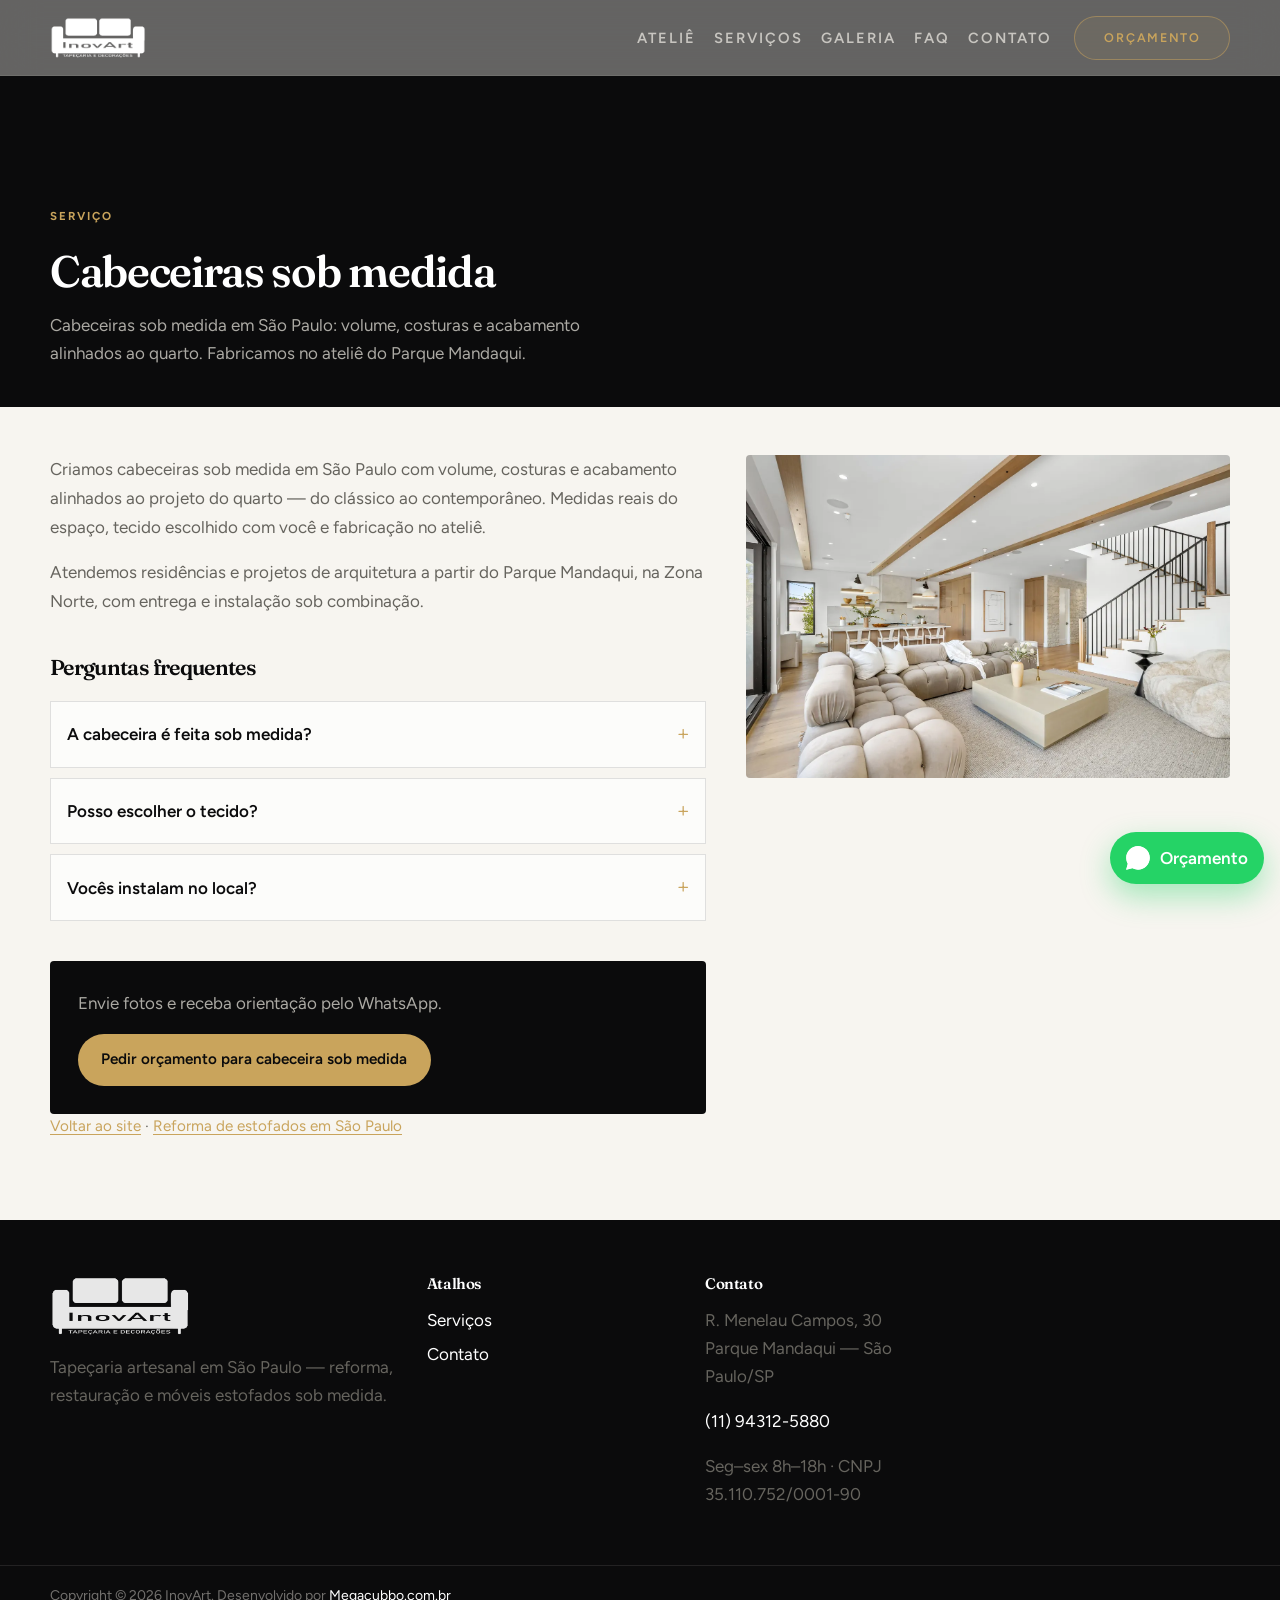
==== servicos/cabeceiras-sob-medida.html @ b7f71e0a "Melhora SEO local com H1 direto, schema completo e páginas de serviço. Encurta meta tags, fortalece " ====
<!DOCTYPE html>
<html lang="pt-BR">
<head>
  <meta charset="utf-8">
  <meta name="viewport" content="width=device-width, initial-scale=1">
  <title>Cabeceiras Sob Medida em São Paulo | InovArt</title>
  <meta name="description" content="Cabeceiras sob medida em São Paulo: volume, costuras e acabamento alinhados ao quarto. Fabricamos no ateliê do Parque Mandaqui.">
  <meta name="robots" content="index, follow, max-image-preview:large, max-snippet:-1">
  <link rel="canonical" href="https://inovartdecor.com.br/servicos/cabeceiras-sob-medida.html">
  <link rel="icon" href="/favicon.ico" sizes="any">
  <link rel="icon" href="../assets/favicon.svg" type="image/svg+xml">
  <meta property="og:type" content="website">
  <meta property="og:locale" content="pt_BR">
  <meta property="og:url" content="https://inovartdecor.com.br/servicos/cabeceiras-sob-medida.html">
  <meta property="og:title" content="Cabeceiras Sob Medida em São Paulo | InovArt">
  <meta property="og:description" content="Cabeceiras sob medida em São Paulo: volume, costuras e acabamento alinhados ao quarto. Fabricamos no ateliê do Parque Mandaqui.">
  <meta property="og:image" content="https://inovartdecor.com.br/assets/og.jpg">
  <link rel="preconnect" href="https://fonts.googleapis.com">
  <link rel="preconnect" href="https://fonts.gstatic.com" crossorigin>
  <link href="https://fonts.googleapis.com/css2?family=Figtree:wght@400;600;700&family=Fraunces:ital,opsz,wght@0,9..144,500;0,9..144,600;0,9..144,700;1,9..144,500&display=swap" rel="stylesheet">
  <link rel="stylesheet" href="../css/styles.css">
  <script type="application/ld+json">
  {
    "@context": "https://schema.org",
    "@graph": [
      {
        "@type": "WebPage",
        "@id": "https://inovartdecor.com.br/servicos/cabeceiras-sob-medida.html#webpage",
        "url": "https://inovartdecor.com.br/servicos/cabeceiras-sob-medida.html",
        "name": "Cabeceiras Sob Medida em São Paulo | InovArt",
        "description": "Cabeceiras sob medida em São Paulo: volume, costuras e acabamento alinhados ao quarto. Fabricamos no ateliê do Parque Mandaqui.",
        "isPartOf": { "@id": "https://inovartdecor.com.br/#website" },
        "about": { "@id": "https://inovartdecor.com.br/#business" },
        "inLanguage": "pt-BR"
      },
      {
        "@type": "Service",
        "name": "Cabeceiras sob medida",
        "description": "Fabricação de cabeceiras sob medida em São Paulo com design exclusivo.",
        "provider": { "@id": "https://inovartdecor.com.br/#business" },
        "areaServed": { "@type": "City", "name": "São Paulo" },
        "url": "https://inovartdecor.com.br/servicos/cabeceiras-sob-medida.html"
      },
      {
        "@type": "BreadcrumbList",
        "itemListElement": [
          { "@type": "ListItem", "position": 1, "name": "Home", "item": "https://inovartdecor.com.br/" },
          { "@type": "ListItem", "position": 2, "name": "Cabeceiras sob medida", "item": "https://inovartdecor.com.br/servicos/cabeceiras-sob-medida.html" }
        ]
      },
      {
        "@type": "FAQPage",
        "mainEntity": [
          {
            "@type": "Question",
            "name": "A cabeceira é feita sob medida?",
            "acceptedAnswer": { "@type": "Answer", "text": "Sim. Medimos o espaço (ou seguimos o projeto) e fabricamos com densidades e acabamento definidos com você." }
          },
          {
            "@type": "Question",
            "name": "Posso escolher o tecido?",
            "acceptedAnswer": { "@type": "Answer", "text": "Sim. Orientamos opções conforme uso, limpeza e estilo do quarto." }
          },
          {
            "@type": "Question",
            "name": "Vocês instalam no local?",
            "acceptedAnswer": { "@type": "Answer", "text": "Sim, podemos instalar no ambiente após a fabricação no ateliê." }
          }
        ]
      }
    ]
  }
  </script>
</head>
<body class="service-page">
  <a class="skip-link" href="#conteudo">Ir para o conteúdo</a>
  <header class="site-header" id="topo" data-theme="dark">
    <div class="container header-inner">
      <a class="brand" href="../" aria-label="InovArt — início">
        <img src="../assets/logo.png" alt="InovArt Tapeçaria e Decorações" width="150" height="48" decoding="async">
      </a>
      <button class="nav-toggle" type="button" aria-expanded="false" aria-controls="menu-principal" aria-label="Abrir menu">
        <span></span><span></span><span></span>
      </button>
      <nav class="nav" id="menu-principal" aria-label="Principal">
        <ul>
          <li><a href="../#sobre">Ateliê</a></li>
          <li><a href="../#servicos">Serviços</a></li>
          <li><a href="../#galeria">Galeria</a></li>
          <li><a href="../#faq">FAQ</a></li>
          <li><a href="../#contato">Contato</a></li>
        </ul>
        <a class="btn btn-hairline btn-sm" href="https://wa.me/5511943125880?text=Oi!%20Vim%20pelo%20site%20e%20quero%20pedir%20or%C3%A7amento%20para%20cabeceira%20sob%20medida" target="_blank" rel="noopener noreferrer">Orçamento</a>
      </nav>
    </div>
  </header>

  <main id="conteudo">
    <section class="service-hero" aria-labelledby="service-title">
      <div class="container">
        <p class="eyebrow">Serviço</p>
        <h1 id="service-title">Cabeceiras sob medida</h1>
        <p class="lead">Cabeceiras sob medida em São Paulo: volume, costuras e acabamento alinhados ao quarto. Fabricamos no ateliê do Parque Mandaqui.</p>
      </div>
    </section>

    <section class="service-main">
      <div class="container service-layout">
        <div class="service-copy">
          <p>Criamos cabeceiras sob medida em São Paulo com volume, costuras e acabamento alinhados ao projeto do quarto — do clássico ao contemporâneo. Medidas reais do espaço, tecido escolhido com você e fabricação no ateliê.</p>
          <p>Atendemos residências e projetos de arquitetura a partir do Parque Mandaqui, na Zona Norte, com entrega e instalação sob combinação.</p>
          <div class="service-faq">
            <h2>Perguntas frequentes</h2>
          <details class="faq-item">
            <summary>A cabeceira é feita sob medida?</summary>
            <p>Sim. Medimos o espaço (ou seguimos o projeto) e fabricamos com densidades e acabamento definidos com você.</p>
          </details>
          <details class="faq-item">
            <summary>Posso escolher o tecido?</summary>
            <p>Sim. Orientamos opções conforme uso, limpeza e estilo do quarto.</p>
          </details>
          <details class="faq-item">
            <summary>Vocês instalam no local?</summary>
            <p>Sim, podemos instalar no ambiente após a fabricação no ateliê.</p>
          </details>
          </div>
          <div class="service-cta-box">
            <p>Envie fotos e receba orientação pelo WhatsApp.</p>
            <a class="btn btn-accent" href="https://wa.me/5511943125880?text=Oi!%20Vim%20pelo%20site%20e%20quero%20pedir%20or%C3%A7amento%20para%20cabeceira%20sob%20medida" target="_blank" rel="noopener noreferrer">Pedir orçamento para cabeceira sob medida</a>
          </div>
          <p class="service-related"><a href="../">Voltar ao site</a> · <a href="reforma-de-estofados-sao-paulo.html">Reforma de estofados em São Paulo</a></p>
        </div>
        <figure class="service-media">
          <picture>
            <source srcset="../assets/esp-cama.webp" type="image/webp">
            <img src="../assets/esp-cama.jpg" alt="Ambiente com estofados e cabeceira sob medida — InovArt São Paulo" width="1200" height="800" loading="eager" decoding="async">
          </picture>
        </figure>
      </div>
    </section>
  </main>

  <footer class="site-footer">
    <div class="container footer-grid">
      <div>
        <img src="../assets/logo.png" alt="InovArt" width="140" height="42" loading="lazy" decoding="async">
        <p>Tapeçaria artesanal em São Paulo — reforma, restauração e móveis estofados sob medida.</p>
      </div>
      <div>
        <h3>Atalhos</h3>
        <ul>
          <li><a href="../#servicos">Serviços</a></li>
          <li><a href="../#contato">Contato</a></li>
        </ul>
      </div>
      <div>
        <h3>Contato</h3>
        <p>R. Menelau Campos, 30<br>Parque Mandaqui — São Paulo/SP</p>
        <p><a href="https://wa.me/5511943125880" target="_blank" rel="noopener noreferrer">(11) 94312-5880</a></p>
        <p>Seg–sex 8h–18h · CNPJ 35.110.752/0001-90</p>
      </div>
    </div>
    <div class="footer-bottom">
      <div class="container">
        <p>Copyright © 2026 InovArt. Desenvolvido por <a href="https://megacubbo.com.br" target="_blank" rel="noopener noreferrer">Megacubbo.com.br</a></p>
      </div>
    </div>
  </footer>

  <a class="whatsapp-float" href="https://wa.me/5511943125880?text=Oi!%20Vim%20pelo%20site%20e%20quero%20pedir%20or%C3%A7amento%20para%20cabeceira%20sob%20medida" target="_blank" rel="noopener noreferrer" aria-label="Chamar no WhatsApp">
    <img src="../assets/whatsapp.svg" alt="" width="28" height="28" decoding="async">
    <span>Orçamento</span>
  </a>
  <script src="../js/main.js" defer></script>
</body>
</html>
---- css/styles.css ----
/* InovArt — premium editorial */
:root {
  --brand: #9c7c43;
  --brand-dark: #7c6134;
  --terra: #c9a45c;
  --ink: #0b0b0c;
  --ink-2: #141416;
  --sand: #efece4;
  --sand-2: #e3dfd3;
  --cream: #f7f5f0;
  --muted: #66645e;
  --line: rgba(20, 20, 22, 0.12);
  --white: #fff;
  --font-display: "Fraunces", Georgia, serif;
  --font-body: "Figtree", system-ui, sans-serif;
  --container: 1180px;
  --header-h: 76px;
  --ease: cubic-bezier(0.22, 1, 0.36, 1);
  --radius: 2px;
}

*,
*::before,
*::after { box-sizing: border-box; }

html {
  scroll-behavior: smooth;
  scroll-padding-top: calc(var(--header-h) + 16px);
}

body {
  margin: 0;
  font-family: var(--font-body);
  font-size: 1.0625rem;
  line-height: 1.65;
  color: var(--ink);
  background: var(--cream);
  -webkit-font-smoothing: antialiased;
  overflow-x: hidden;
}

img, picture, svg { display: block; max-width: 100%; height: auto; }
a { color: var(--brand-dark); text-underline-offset: 3px; }
a:hover { color: var(--terra); }
ul, ol { margin: 0; padding: 0; list-style: none; }
address { font-style: normal; }
p { margin: 0 0 1em; color: var(--muted); }

h1, h2, h3 {
  font-family: var(--font-display);
  font-weight: 600;
  line-height: 1.08;
  letter-spacing: -0.03em;
  color: inherit;
  margin: 0 0 0.55em;
}

h1 { font-size: clamp(2.8rem, 9vw, 5.6rem); }
h2 { font-size: clamp(2rem, 5vw, 3.4rem); }
h3 { font-size: clamp(1.2rem, 2.2vw, 1.5rem); }

.container {
  width: min(100% - 2rem, var(--container));
  margin-inline: auto;
}

.skip-link {
  position: absolute;
  left: 1rem;
  top: -100px;
  z-index: 2000;
  background: var(--ink);
  color: #fff;
  padding: 0.75rem 1rem;
}
.skip-link:focus { top: 1rem; }

.eyebrow {
  display: inline-block;
  font-size: 0.72rem;
  font-weight: 700;
  letter-spacing: 0.18em;
  text-transform: uppercase;
  color: var(--brand);
  margin-bottom: 0.85rem;
}

.section { padding: clamp(4rem, 9vw, 7rem) 0; }
.section[data-theme="dark"] {
  background: var(--ink);
  color: var(--sand);
}
.section[data-theme="dark"] p,
.section[data-theme="dark"] .section-lead { color: rgba(239, 236, 228, 0.72); }
.section[data-theme="dark"] .eyebrow { color: var(--brand); }

.section-head { max-width: 640px; margin-bottom: clamp(2rem, 5vw, 3.25rem); }
.section-lead { font-size: 1.1rem; }

.text-link {
  display: inline-flex;
  margin-top: 1.25rem;
  font-weight: 600;
  color: var(--brand);
  text-decoration: none;
  border-bottom: 1px solid currentColor;
  padding-bottom: 2px;
}
.text-link:hover { color: var(--terra); }

/* Buttons */
.btn {
  display: inline-flex;
  align-items: center;
  justify-content: center;
  gap: 0.5rem;
  min-height: 48px;
  padding: 0.8rem 1.4rem;
  border-radius: 999px;
  border: 1px solid transparent;
  font-family: var(--font-body);
  font-weight: 600;
  font-size: 0.95rem;
  text-decoration: none;
  cursor: pointer;
  transition: transform 0.25s var(--ease), background 0.25s, color 0.25s, border-color 0.25s;
}
.btn:hover { transform: translateY(-2px); }
.btn-sm { min-height: 40px; padding: 0.45rem 1rem; font-size: 0.875rem; }
.btn-primary { background: var(--brand); color: #fff; }
.btn-primary:hover { background: var(--brand-dark); color: #fff; }
.btn-accent { background: var(--terra); color: var(--ink); }
.btn-accent:hover { background: #d8b978; color: var(--ink); }
.btn-outline {
  background: transparent;
  color: var(--ink);
  border-color: rgba(11, 11, 12, 0.25);
}
.btn-outline:hover { border-color: var(--brand); color: var(--brand); }
.section[data-theme="dark"] .btn-outline,
.hero .btn-outline {
  color: var(--sand);
  border-color: rgba(239, 236, 228, 0.4);
}
.section[data-theme="dark"] .btn-outline:hover,
.hero .btn-outline:hover {
  border-color: #fff;
  color: #fff;
}
.btn-light { background: #fff; color: var(--ink); }
.btn-light:hover { background: var(--sand); color: var(--ink); }

/* Header — premium escuro */
.site-header {
  position: sticky;
  top: 0;
  z-index: 100;
  height: var(--header-h);
  backdrop-filter: blur(18px);
  -webkit-backdrop-filter: blur(18px);
  background: rgba(11, 11, 12, 0.62);
  border-bottom: 1px solid rgba(239, 236, 228, 0.08);
  transition: background 0.35s, border-color 0.35s;
}
.site-header.is-scrolled {
  background: rgba(11, 11, 12, 0.92);
  border-color: rgba(239, 236, 228, 0.12);
}
.header-inner {
  display: flex;
  align-items: center;
  justify-content: space-between;
  height: var(--header-h);
  gap: 1rem;
}
.brand img { height: 42px; width: auto; }

.nav-toggle {
  display: flex;
  flex-direction: column;
  justify-content: center;
  gap: 5px;
  width: 44px;
  height: 44px;
  border: 0;
  background: transparent;
  cursor: pointer;
  padding: 10px;
}
.nav-toggle span {
  display: block;
  height: 1.5px;
  width: 100%;
  background: var(--sand);
  transition: transform 0.25s var(--ease), opacity 0.2s;
}
.nav-toggle[aria-expanded="true"] span:nth-child(1) { transform: translateY(6.5px) rotate(45deg); }
.nav-toggle[aria-expanded="true"] span:nth-child(2) { opacity: 0; }
.nav-toggle[aria-expanded="true"] span:nth-child(3) { transform: translateY(-6.5px) rotate(-45deg); }

.nav {
  position: fixed;
  inset: var(--header-h) 0 auto 0;
  background: rgba(11, 11, 12, 0.97);
  border-bottom: 1px solid rgba(239, 236, 228, 0.1);
  padding: 1.5rem 1.5rem 1.75rem;
  display: none;
  flex-direction: column;
  gap: 1.5rem;
}
.nav.is-open { display: flex; }
.nav ul { display: flex; flex-direction: column; gap: 0.35rem; }
.nav a {
  display: inline-flex;
  align-items: center;
  min-height: 44px;
  color: rgba(239, 236, 228, 0.72);
  text-decoration: none;
  font-size: 0.8rem;
  font-weight: 600;
  letter-spacing: 0.14em;
  text-transform: uppercase;
  position: relative;
  transition: color 0.25s;
}
.nav a:hover,
.nav a.is-active { color: #fff; }
.nav a[href^="#"]::after {
  content: "";
  position: absolute;
  left: 0;
  bottom: 0.5em;
  width: 100%;
  height: 1px;
  background: var(--terra);
  transform: scaleX(0);
  transform-origin: left;
  transition: transform 0.3s var(--ease);
}
.nav a[href^="#"]:hover::after,
.nav a[href^="#"].is-active::after { transform: scaleX(1); }

.btn-hairline,
.nav .btn-hairline {
  background: rgba(201, 164, 92, 0.08);
  color: var(--terra);
  border-color: rgba(201, 164, 92, 0.5);
  padding: 0.65rem 1.75rem;
  letter-spacing: 0.14em;
  text-indent: 0.14em; /* compensa o letter-spacing da última letra */
  text-transform: uppercase;
  font-size: 0.78rem;
  font-weight: 600;
}
.btn-hairline:hover,
.nav .btn-hairline:hover {
  background: var(--terra);
  border-color: var(--terra);
  color: var(--ink);
  box-shadow: 0 6px 20px rgba(201, 164, 92, 0.35);
}

/* Hero — premium editorial */
.hero {
  position: relative;
  margin-top: calc(-1 * var(--header-h));
  display: flex;
  flex-direction: column;
  color: var(--sand);
  background:
    radial-gradient(1000px 640px at 82% 12%, rgba(201, 164, 92, 0.09), transparent 62%),
    radial-gradient(760px 520px at 8% 88%, rgba(201, 164, 92, 0.05), transparent 60%),
    var(--ink);
  overflow: hidden;
}
.hero::after {
  content: "";
  position: absolute;
  inset: 0;
  pointer-events: none;
  background-image: linear-gradient(90deg, rgba(239, 236, 228, 0.035) 1px, transparent 1px);
  background-size: 25% 100%;
  background-position: 12.5% 0;
}

.hero-inner {
  position: relative;
  z-index: 1;
  width: min(100% - 2rem, var(--container));
  margin-inline: auto;
  flex: 1;
  display: grid;
  gap: clamp(2.5rem, 6vw, 4rem);
  align-items: center;
  padding-top: calc(var(--header-h) + clamp(2rem, 6vh, 4rem));
  padding-bottom: clamp(2.5rem, 6vh, 4rem);
}
.hero-kicker {
  display: inline-flex;
  align-items: center;
  gap: 0.75rem;
  font-size: 0.74rem;
  letter-spacing: 0.22em;
  text-transform: uppercase;
  font-weight: 600;
  color: rgba(239, 236, 228, 0.66);
  margin: 0 0 1.5rem;
}
.hero-kicker span {
  width: 2.75rem;
  height: 1px;
  background: var(--terra);
}
.hero h1 {
  color: #fff;
  margin: 0 0 0.35rem;
  font-size: clamp(2.2rem, 7vw, 4.6rem);
  font-weight: 500;
  line-height: 1.02;
  letter-spacing: -0.03em;
}
.hero-mask { display: block; overflow: hidden; padding-bottom: 0.08em; margin-bottom: -0.08em; }
.hero-line { display: block; }
.hero h1 em {
  font-style: italic;
  color: var(--terra);
  font-weight: 500;
  padding-right: 0.06em;
}
.hero-lead {
  color: rgba(239, 236, 228, 0.62);
  font-size: clamp(1.02rem, 1.8vw, 1.2rem);
  line-height: 1.7;
  max-width: 46ch;
  margin-bottom: 2.25rem;
}
.hero-tagline {
  color: var(--terra);
  font-family: var(--font-display);
  font-size: clamp(1.15rem, 2.4vw, 1.55rem);
  font-style: italic;
  font-weight: 500;
  margin: -0.75rem 0 1.1rem;
}
.hero-line-sub {
  font-size: 0.72em;
  letter-spacing: -0.01em;
}
.hero-actions {
  display: flex;
  flex-wrap: wrap;
  align-items: center;
  gap: 1rem 1.75rem;
}
.hero-link {
  color: var(--sand);
  text-decoration: none;
  font-weight: 500;
  font-size: 0.95rem;
  letter-spacing: 0.02em;
  border-bottom: 1px solid rgba(201, 164, 92, 0.5);
  padding-bottom: 4px;
  transition: color 0.25s, border-color 0.25s;
}
.hero-link:hover { color: #fff; border-color: var(--terra); }

.hero-visual {
  position: relative;
  width: min(100%, 420px);
  margin-inline: auto;
}
.hero-frame {
  display: none;
  position: absolute;
  inset: 1.25rem -1.25rem -2.25rem 1.25rem;
  border: 1px solid rgba(201, 164, 92, 0.38);
  pointer-events: none;
}
.hero-media {
  position: relative;
  margin: 0;
  overflow: hidden;
  aspect-ratio: 4 / 5;
  background: var(--ink-2);
  will-change: transform;
}
.hero-media img {
  width: 100%;
  height: 100%;
  object-fit: cover;
  transform: scale(1.08);
  animation: heroZoom 16s var(--ease) forwards;
}
@keyframes heroZoom { to { transform: scale(1.01); } }
.hero-caption {
  margin: 1.1rem 0 0;
  font-size: 0.7rem;
  letter-spacing: 0.18em;
  text-transform: uppercase;
  color: rgba(239, 236, 228, 0.4);
}

.hero-bar {
  position: relative;
  z-index: 1;
  width: min(100% - 2rem, var(--container));
  margin-inline: auto;
  display: flex;
  align-items: center;
  justify-content: space-between;
  gap: 1.5rem;
  border-top: 1px solid rgba(239, 236, 228, 0.12);
  padding: 1.5rem 0 clamp(1.75rem, 4vh, 2.5rem);
}
.hero-stats {
  display: flex;
  flex-wrap: wrap;
  gap: 1.25rem clamp(1.75rem, 4vw, 3.5rem);
}
.hero-stats li { line-height: 1.15; }
.hero-stats strong {
  display: block;
  font-family: var(--font-display);
  font-weight: 500;
  font-size: clamp(1.45rem, 2.4vw, 2rem);
  color: #fff;
}
.hero-stats i {
  font-style: normal;
  color: var(--terra);
}
.hero-stats span {
  font-size: 0.7rem;
  letter-spacing: 0.14em;
  text-transform: uppercase;
  color: rgba(239, 236, 228, 0.48);
}
.hero-place {
  display: none;
  margin: 0;
  font-size: 0.72rem;
  letter-spacing: 0.18em;
  text-transform: uppercase;
  color: rgba(239, 236, 228, 0.42);
}

.hero-anim {
  opacity: 0;
  transform: translateY(26px);
  animation: heroIn 0.9s var(--ease) forwards;
  animation-delay: calc(var(--d, 0) * 130ms + 150ms);
}
@keyframes heroIn {
  to { opacity: 1; transform: none; }
}
.hero-mask .hero-anim {
  opacity: 1;
  transform: translateY(112%);
  animation-name: heroLineIn;
  animation-duration: 1s;
}
@keyframes heroLineIn {
  to { transform: none; }
}

/* Manifesto */
.manifesto {
  background: var(--sand);
  padding: clamp(3.5rem, 8vw, 6rem) 0;
  border-bottom: 1px solid var(--line);
}
.manifesto-inner { max-width: 920px; }
.manifesto-label {
  font-size: 0.75rem;
  letter-spacing: 0.2em;
  text-transform: uppercase;
  font-weight: 700;
  color: var(--brand);
  margin: 0 0 1rem;
}
.manifesto-text {
  font-family: var(--font-display);
  font-size: clamp(1.8rem, 5vw, 3.2rem);
  line-height: 1.15;
  color: var(--ink);
  margin: 0;
  letter-spacing: -0.03em;
}
.manifesto-text span { color: var(--terra); font-style: italic; }
.manifesto-line {
  margin-top: 2rem;
  height: 2px;
  width: 0;
  background: var(--brand);
  transition: width 1s var(--ease);
}
.manifesto-line.is-drawn { width: min(180px, 40%); }

/* About — premium editorial */
.about {
  position: relative;
  background:
    radial-gradient(900px 520px at 12% 18%, rgba(201, 164, 92, 0.07), transparent 62%),
    radial-gradient(760px 480px at 88% 82%, rgba(201, 164, 92, 0.05), transparent 60%),
    var(--cream);
  overflow: hidden;
}
.about::after {
  content: "";
  position: absolute;
  inset: 0;
  pointer-events: none;
  background-image: linear-gradient(90deg, rgba(11, 11, 12, 0.025) 1px, transparent 1px);
  background-size: 25% 100%;
  background-position: 12.5% 0;
}
.about-inner {
  position: relative;
  z-index: 1;
  display: grid;
  gap: clamp(2.5rem, 6vw, 4rem);
}
.about-head { max-width: 18ch; }
.about-kicker {
  display: inline-flex;
  align-items: center;
  gap: 0.75rem;
  font-size: 0.74rem;
  letter-spacing: 0.22em;
  text-transform: uppercase;
  font-weight: 600;
  color: var(--brand);
  margin: 0 0 1.25rem;
}
.about-kicker span {
  width: 2.75rem;
  height: 1px;
  background: var(--terra);
}
.about h2 {
  font-size: clamp(2.2rem, 5.5vw, 3.8rem);
  font-weight: 500;
  line-height: 1.06;
  letter-spacing: -0.03em;
  color: var(--ink);
  margin: 0;
}
.about h2 em {
  font-style: italic;
  color: var(--brand);
  font-weight: 500;
}
.about-grid {
  display: grid;
  gap: clamp(2rem, 5vw, 3.5rem);
  align-items: start;
}
.about-visual {
  position: relative;
  width: min(100%, 420px);
  margin-inline: auto;
}
.about-frame {
  display: none;
  position: absolute;
  inset: 1.25rem -1.25rem -1.25rem 1.25rem;
  border: 1px solid rgba(201, 164, 92, 0.42);
  pointer-events: none;
}
.about-media {
  position: relative;
  z-index: 1;
  margin: 0;
  overflow: hidden;
  aspect-ratio: 4 / 5;
  background: var(--sand-2);
}
.about-media picture {
  display: block;
  width: 100%;
  height: 100%;
}
.about-media img {
  display: block;
  width: 100%;
  height: 100%;
  object-fit: cover;
  transition: transform 1.1s var(--ease);
}
.about-visual.is-visible .about-media img { transform: scale(1.03); }
.about-caption {
  margin: 1.1rem 0 0;
  font-size: 0.7rem;
  letter-spacing: 0.18em;
  text-transform: uppercase;
  color: rgba(11, 11, 12, 0.42);
}
.about-lead {
  font-size: clamp(1.05rem, 1.8vw, 1.2rem);
  line-height: 1.7;
  color: var(--ink);
  margin-bottom: 1.1rem;
}
.about-copy p { max-width: 48ch; }
.about-tags {
  display: flex;
  flex-wrap: wrap;
  gap: 0.65rem 1.25rem;
  margin: 1.75rem 0 0;
  padding-top: 1.5rem;
  border-top: 1px solid var(--line);
}
.about-tags li {
  font-size: 0.72rem;
  letter-spacing: 0.14em;
  text-transform: uppercase;
  font-weight: 600;
  color: var(--muted);
}
.about-tags li::before {
  content: "";
  display: inline-block;
  width: 4px;
  height: 4px;
  margin-right: 0.55rem;
  margin-bottom: 2px;
  background: var(--terra);
  vertical-align: middle;
}
.about-foot {
  display: flex;
  flex-wrap: wrap;
  align-items: center;
  justify-content: space-between;
  gap: 1rem 1.5rem;
  margin-top: 2rem;
  padding-top: 1.5rem;
  border-top: 1px solid var(--line);
}
.about-link {
  color: var(--ink);
  text-decoration: none;
  font-weight: 600;
  font-size: 0.95rem;
  letter-spacing: 0.02em;
  border-bottom: 1px solid rgba(201, 164, 92, 0.55);
  padding-bottom: 4px;
  transition: color 0.25s, border-color 0.25s;
}
.about-link:hover { color: var(--brand); border-color: var(--terra); }
.about-place {
  margin: 0;
  font-size: 0.72rem;
  letter-spacing: 0.18em;
  text-transform: uppercase;
  color: rgba(11, 11, 12, 0.42);
}

/* Services index */
.services { position: relative; }
.service-index { border-top: 1px solid rgba(239, 236, 228, 0.12); }
.service-row {
  display: grid;
  gap: 0.75rem;
  padding: 1.75rem 0;
  border-bottom: 1px solid rgba(239, 236, 228, 0.12);
  transition: padding-left 0.35s var(--ease), background 0.35s;
}
.service-row:hover { padding-left: 0.5rem; }
.service-num {
  font-family: var(--font-display);
  font-size: 0.95rem;
  color: var(--terra);
  letter-spacing: 0.08em;
}
.service-body h3 { color: #fff; margin-bottom: 0.4rem; }
.service-body p { margin-bottom: 0.5rem; }
.service-tags {
  font-size: 0.8rem;
  letter-spacing: 0.04em;
  color: rgba(239, 236, 228, 0.45) !important;
  margin: 0 !important;
}
.service-links {
  display: flex;
  flex-wrap: wrap;
  gap: 0.75rem 1.25rem;
  margin: 0.85rem 0 0 !important;
}
.service-links a {
  color: var(--terra);
  font-size: 0.88rem;
  text-decoration: underline;
  text-underline-offset: 0.2em;
}
.service-links a:hover { color: #fff; }

/* Anatomy */
.anatomy-grid {
  display: grid;
  gap: 1rem;
}
.anatomy-card {
  padding: 0;
  background: #fff;
  border: 1px solid var(--line);
  border-top: 3px solid var(--brand);
  overflow: hidden;
  transition: transform 0.35s var(--ease), box-shadow 0.35s;
}
.anatomy-card:hover {
  transform: translateY(-4px);
  box-shadow: 0 16px 40px rgba(11, 11, 12, 0.08);
}
.anatomy-media { overflow: hidden; }
.anatomy-media img {
  width: 100%;
  aspect-ratio: 4 / 3;
  object-fit: cover;
  transition: transform 0.7s var(--ease);
}
.anatomy-card:hover .anatomy-media img { transform: scale(1.05); }
.anatomy-card h3 { margin: 1.1rem 1.4rem 0.35rem; }
.anatomy-card p { margin: 0 1.4rem 1.4rem; }

/* Specialties chapters */
.specialties { padding-bottom: 0; }
.chapter {
  display: grid;
  gap: 0;
  margin-bottom: 0;
}
.chapter-media { overflow: hidden; }
.chapter-media img {
  width: 100%;
  aspect-ratio: 16 / 11;
  object-fit: cover;
  transition: transform 0.9s var(--ease);
}
.chapter:hover .chapter-media img { transform: scale(1.04); }
.chapter-copy {
  padding: 2rem 1.5rem 2.5rem;
  background: var(--cream);
}
.chapter-b .chapter-copy { background: var(--sand); }
.chapter-num {
  display: block;
  font-family: var(--font-display);
  color: var(--terra);
  font-size: 0.95rem;
  margin-bottom: 0.5rem;
  letter-spacing: 0.08em;
}
.chapter-copy h3 { color: var(--ink); }
.chapter-copy p { margin: 0; max-width: 42ch; }

/* Proof */
.proof {
  background:
    linear-gradient(160deg, rgba(11, 11, 12, 0.92), rgba(11, 11, 12, 0.85)),
    url("../assets/bg-experiencia.webp") center / cover;
}
.proof-layout { display: grid; gap: 3rem; }
.proof-stats {
  display: grid;
  grid-template-columns: repeat(2, 1fr);
  gap: 1.75rem;
}
.proof-stats li {
  border-top: 1px solid rgba(239, 236, 228, 0.18);
  padding-top: 1rem;
}
.stat-num,
.stat-plus {
  font-family: var(--font-display);
  font-size: clamp(2.6rem, 7vw, 4rem);
  color: #fff;
  line-height: 1;
}
.stat-plus { color: var(--terra); }
.proof-stats small {
  display: block;
  margin-top: 0.4rem;
  color: rgba(239, 236, 228, 0.6);
  font-size: 0.85rem;
}
.proof-points {
  display: grid;
  gap: 1.5rem;
}
.proof-points article {
  padding-top: 1rem;
  border-top: 2px solid var(--terra);
}
.proof-points h3 { color: #fff; }
.proof-points p { margin: 0; }

/* Materials */
.materials-layout { display: grid; gap: 2rem; }
.materials-grid {
  display: grid;
  gap: 1rem;
}
.mat-card {
  padding: 0;
  background: #fff;
  border-left: 3px solid var(--brand);
  overflow: hidden;
}
.mat-media { overflow: hidden; }
.mat-media img {
  width: 100%;
  aspect-ratio: 16 / 10;
  object-fit: cover;
  transition: transform 0.7s var(--ease);
}
.mat-card:hover .mat-media img { transform: scale(1.05); }
.mat-card h3 { margin: 1rem 1.25rem 0.3rem; }
.mat-card p { margin: 0 1.25rem 1.35rem; }
.materials-visual {
  overflow: hidden;
  clip-path: polygon(0 8%, 100% 0, 100% 100%, 0 92%);
}
.materials-visual img {
  width: 100%;
  aspect-ratio: 21 / 9;
  object-fit: cover;
}

/* Process */
.process-track {
  display: grid;
  gap: 1.75rem;
}
.process-track li { position: relative; }
.process-media {
  position: relative;
  overflow: hidden;
  margin-bottom: 1.1rem;
}
.process-media img {
  width: 100%;
  aspect-ratio: 4 / 3;
  object-fit: cover;
  transition: transform 0.7s var(--ease);
}
.process-track li:hover .process-media img { transform: scale(1.05); }
.step {
  position: absolute;
  left: 0.85rem;
  top: 0.85rem;
  font-family: var(--font-display);
  font-size: 1.25rem;
  color: var(--terra);
  font-weight: 600;
  background: rgba(11, 11, 12, 0.6);
  padding: 0.15rem 0.6rem;
  backdrop-filter: blur(4px);
}
.process-track h3 { margin-bottom: 0.3rem; }
.process-track p { margin: 0; }

/* Gallery bento */
.bento {
  display: grid;
  grid-template-columns: 1fr 1fr;
  gap: 0.65rem;
}
.bento-item {
  position: relative;
  border: 0;
  padding: 0;
  background: var(--ink-2);
  overflow: hidden;
  cursor: zoom-in;
  color: #fff;
  text-align: left;
}
.bento-item img {
  width: 100%;
  height: 100%;
  aspect-ratio: 1;
  object-fit: cover;
  transition: transform 0.7s var(--ease);
}
.bento-item:hover img { transform: scale(1.05); }
.bento-item span {
  position: absolute;
  left: 0.75rem;
  bottom: 0.75rem;
  font-size: 0.75rem;
  letter-spacing: 0.1em;
  text-transform: uppercase;
  font-weight: 600;
  background: rgba(11, 11, 12, 0.55);
  padding: 0.35rem 0.55rem;
  backdrop-filter: blur(6px);
}
.bento-lg { grid-column: 1 / -1; }
.bento-lg img { aspect-ratio: 16 / 9; }
.bento-w { grid-column: span 2; }
.bento-w img { aspect-ratio: 16 / 9; }

/* Testimonials */
.testimonials h2 em {
  font-style: italic;
  color: var(--brand);
}
.testimonials-grid { display: grid; gap: 1rem; }
.testimonial {
  position: relative;
  margin: 0;
  padding: 1.9rem 1.75rem 1.75rem;
  background: #fff;
  border: 1px solid var(--line);
  display: flex;
  flex-direction: column;
  gap: 1rem;
  overflow: hidden;
  transition: transform 0.35s var(--ease), box-shadow 0.35s;
}
.testimonial:hover {
  transform: translateY(-4px);
  box-shadow: 0 16px 40px rgba(11, 11, 12, 0.08);
}
.testimonial::before {
  content: "\201C";
  position: absolute;
  top: -1.4rem;
  right: 0.9rem;
  font-family: var(--font-display);
  font-size: 7rem;
  line-height: 1;
  color: var(--brand);
  opacity: 0.16;
  pointer-events: none;
}
.testimonial-stars {
  margin: 0;
  color: var(--terra);
  font-size: 0.85rem;
  letter-spacing: 0.25em;
}
.testimonial blockquote { margin: 0; flex: 1; }
.testimonial blockquote p {
  margin: 0;
  font-family: var(--font-display);
  font-size: 1.02rem;
  line-height: 1.65;
  color: var(--ink-2);
}
.testimonial figcaption {
  padding-top: 1rem;
  border-top: 1px solid var(--line);
  display: flex;
  flex-direction: column;
  gap: 0.15rem;
}
.testimonial figcaption strong {
  font-family: var(--font-display);
  font-size: 1.02rem;
  color: var(--ink);
}
.testimonial figcaption span {
  font-size: 0.72rem;
  letter-spacing: 0.14em;
  text-transform: uppercase;
  color: var(--muted);
}

/* Coverage */
.coverage-layout {
  display: grid;
  gap: 2rem;
}
.region-chips {
  display: flex;
  flex-wrap: wrap;
  gap: 0.5rem;
  margin-top: 1.25rem;
}
.region-chips li {
  padding: 0.45rem 0.9rem;
  background: var(--sand);
  border-radius: 999px;
  font-size: 0.85rem;
  font-weight: 600;
  color: var(--ink);
}
.coverage-card {
  padding: 1.75rem;
  background: var(--ink);
  color: var(--sand);
}
.coverage-card h3 { color: #fff; }
.coverage-card p { color: rgba(239, 236, 228, 0.7); }
.coverage-card strong { color: rgba(239, 236, 228, 0.92); }
.coverage-links {
  display: flex;
  flex-wrap: wrap;
  gap: 0.75rem 1.25rem;
  margin: 0.5rem 0 1rem !important;
}
.coverage-links a,
.coverage-more a {
  color: var(--terra);
  text-decoration: underline;
  text-underline-offset: 0.2em;
}
.coverage-more { margin-top: 1.25rem; }

/* FAQ */
.faq-list { display: grid; gap: 0.65rem; }
.faq-item {
  border: 1px solid var(--line);
  background: rgba(255, 255, 255, 0.7);
  padding: 0 1rem;
  transition: border-color 0.25s, box-shadow 0.25s;
}
.faq-item[open] {
  border-color: rgba(201, 164, 92, 0.55);
  box-shadow: 0 12px 30px rgba(11, 11, 12, 0.06);
}
.faq-item summary {
  list-style: none;
  cursor: pointer;
  min-height: 56px;
  display: flex;
  align-items: center;
  justify-content: space-between;
  gap: 1rem;
  font-weight: 600;
  color: var(--ink);
  padding: 0.85rem 0;
}
.faq-item summary::-webkit-details-marker { display: none; }
.faq-item summary::after {
  content: "+";
  font-family: var(--font-display);
  font-size: 1.4rem;
  color: var(--terra);
  flex-shrink: 0;
}
.faq-item[open] summary::after { content: "–"; }
.faq-item p {
  margin: 0 0 1.1rem;
  animation: fadeSlide 0.35s var(--ease);
}
@keyframes fadeSlide {
  from { opacity: 0; transform: translateY(-6px); }
  to { opacity: 1; transform: none; }
}

/* CTA band */
.cta-band {
  background:
    linear-gradient(rgba(11, 11, 12, 0.78), rgba(11, 11, 12, 0.82)),
    url("../assets/cta-restauro.webp") center 35% / cover no-repeat;
  color: #fff;
  padding: clamp(4rem, 9vw, 6.5rem) 0;
  text-align: center;
}
.cta-inner { max-width: 720px; margin-inline: auto; }
.cta-band h2 { color: #fff; margin-bottom: 0.75rem; }
.cta-band h2 em { font-style: italic; color: var(--terra); }
.cta-band p {
  color: rgba(239, 236, 228, 0.82);
  margin-bottom: 1.75rem;
}

/* Contact */
.contact-grid {
  display: grid;
  gap: 2rem;
}
.contact-map {
  min-height: 280px;
  background: var(--sand-2);
  overflow: hidden;
  position: relative;
}
.map-placeholder {
  min-height: 320px;
  display: grid;
  place-items: center;
}
.map-placeholder[hidden] { display: none; }
.contact-map iframe {
  width: 100%;
  height: 100%;
  min-height: 320px;
  border: 0;
  filter: grayscale(0.25) contrast(1.05);
}

/* Footer */
.site-footer {
  background: var(--ink);
  color: rgba(239, 236, 228, 0.7);
  padding-top: 3.5rem;
}
.site-footer a { color: #fff; text-decoration: none; }
.site-footer a:hover { color: var(--brand); }
.site-footer img { margin-bottom: 1rem; filter: brightness(0) invert(1); opacity: 0.9; }
.footer-grid {
  display: grid;
  gap: 2rem;
  padding-bottom: 2.5rem;
}
.footer-grid h3 {
  color: #fff;
  font-size: 0.95rem;
  margin-bottom: 0.85rem;
}
.footer-grid ul { display: grid; gap: 0.4rem; }
.footer-bottom {
  border-top: 1px solid rgba(239, 236, 228, 0.1);
  padding: 1.1rem 0;
  font-size: 0.875rem;
}
.footer-bottom p { margin: 0; color: rgba(239, 236, 228, 0.45); }

/* WhatsApp float */
.whatsapp-float {
  position: fixed;
  right: 1rem;
  bottom: 1rem;
  z-index: 90;
  display: inline-flex;
  align-items: center;
  gap: 0.5rem;
  min-height: 52px;
  padding: 0.65rem 1rem 0.65rem 0.85rem;
  border-radius: 999px;
  background: #25d366;
  color: #fff;
  text-decoration: none;
  font-weight: 600;
  box-shadow: 0 12px 30px rgba(37, 211, 102, 0.4);
  animation: waPulse 2.8s ease-in-out infinite;
  will-change: transform;
  transform: translateZ(0);
}
.whatsapp-float:hover { color: #fff; transform: translateY(-2px); }
.whatsapp-float img {
  width: 28px;
  height: 28px;
  filter: brightness(0) invert(1);
}
@keyframes waPulse {
  0%, 100% { transform: scale(1); }
  50% { transform: scale(1.04); }
}

/* Lightbox */
.lightbox {
  border: 0;
  padding: 0;
  max-width: min(92vw, 1100px);
  background: transparent;
}
.lightbox::backdrop { background: rgba(11, 11, 12, 0.88); }
.lightbox img {
  width: 100%;
  max-height: 85vh;
  object-fit: contain;
}
.lightbox-close {
  position: absolute;
  top: -2.5rem;
  right: 0;
  border: 0;
  background: transparent;
  color: #fff;
  font-size: 2rem;
  cursor: pointer;
  line-height: 1;
}

/* Reveal */
.reveal {
  opacity: 0;
  transform: translateY(24px);
  transition:
    opacity 0.7s var(--ease),
    transform 0.7s var(--ease);
  transition-delay: calc(var(--d, 0) * 70ms);
}
.reveal.is-visible {
  opacity: 1;
  transform: none;
}
.reveal-clip {
  clip-path: inset(8% 8% 8% 8%);
  transition: clip-path 1s var(--ease), opacity 0.7s var(--ease);
}
.reveal-clip.is-visible { clip-path: inset(0 0 0 0); }

@media (prefers-reduced-motion: reduce) {
  html { scroll-behavior: auto; }
  .reveal, .hero-anim, .hero-mask .hero-anim {
    opacity: 1;
    transform: none;
    animation: none;
    transition: none;
  }
  .hero-media img,
  .whatsapp-float,
  .chapter-media img,
  .anatomy-media img,
  .mat-media img,
  .process-media img,
  .bento-item img { animation: none; transition: none; transform: none; }
}

/* Desktop */
@media (min-width: 768px) {
  .nav-toggle { display: none; }
  .nav {
    position: static;
    display: flex !important;
    flex-direction: row;
    align-items: center;
    gap: 1.35rem;
    padding: 0;
    background: transparent;
    border: 0;
    box-shadow: none;
  }
  .nav ul {
    flex-direction: row;
    align-items: center;
    gap: 0.15rem 1.1rem;
  }
  .nav a {
    min-height: auto;
    padding: 0.25rem 0;
    font-size: 0.92rem;
  }

  .hero { min-height: 100svh; }
  .hero-inner {
    grid-template-columns: 1.08fr 0.92fr;
    padding-top: calc(var(--header-h) + clamp(1.5rem, 5vh, 3rem));
  }
  .hero-visual {
    margin-inline: 0 1.5rem;
    justify-self: end;
    width: min(100%, 440px);
  }
  .hero-frame { display: block; }
  .hero-bar { padding-right: clamp(0px, calc(230px - (100vw - var(--container)) / 2), 230px); }
  .hero-place { display: block; }

  .about-grid {
    grid-template-columns: 0.92fr 1.08fr;
    gap: clamp(3rem, 6vw, 5rem);
  }
  .about-visual {
    margin-inline: 0;
    justify-self: start;
    width: min(100%, 440px);
  }
  .about-frame { display: block; }
  .about-head { max-width: 22ch; }

  .service-row {
    grid-template-columns: 80px 1fr;
    gap: 1.5rem;
    align-items: start;
    padding: 2rem 0;
  }

  .anatomy-grid { grid-template-columns: repeat(2, 1fr); gap: 1.25rem; }

  .chapter {
    grid-template-columns: 1.1fr 0.9fr;
    align-items: stretch;
  }
  .chapter-b { grid-template-columns: 0.9fr 1.1fr; }
  .chapter-b .chapter-media { order: 2; }
  .chapter-copy {
    display: grid;
    align-content: center;
    padding: 3rem;
  }
  .chapter-media img { aspect-ratio: auto; height: 100%; min-height: 360px; }

  .proof-stats { grid-template-columns: repeat(4, 1fr); }
  .proof-points { grid-template-columns: repeat(3, 1fr); gap: 2rem; }

  .materials-grid { grid-template-columns: repeat(2, 1fr); }
  .process-track { grid-template-columns: repeat(2, 1fr); gap: 2.5rem; }
  .testimonials-grid { grid-template-columns: repeat(3, 1fr); gap: 1.25rem; }

  .bento {
    grid-template-columns: repeat(4, 1fr);
    grid-auto-rows: 180px;
    grid-auto-flow: dense;
    gap: 0.85rem;
  }
  .bento-lg {
    grid-column: span 2;
    grid-row: span 2;
  }
  .bento-item img,
  .bento-lg img {
    aspect-ratio: auto;
    height: 100%;
  }

  .coverage-layout {
    grid-template-columns: 1.3fr 0.7fr;
    align-items: stretch;
    gap: 2.5rem;
  }
  .faq-layout,
  .contact-grid {
    display: grid;
    grid-template-columns: 0.85fr 1.15fr;
    gap: 2.5rem;
    align-items: start;
  }
  .faq-layout .section-head { margin-bottom: 0; position: sticky; top: calc(var(--header-h) + 1.5rem); }

  .footer-grid { grid-template-columns: 1.4fr 1fr 1fr 1fr; }
}

@media (min-width: 1024px) {
  .anatomy-grid { grid-template-columns: repeat(4, 1fr); }
  .materials-grid { grid-template-columns: repeat(4, 1fr); }
  .process-track { grid-template-columns: repeat(4, 1fr); }
  .bento { grid-auto-rows: 200px; }
}

@media (max-width: 480px) {
  .whatsapp-float span {
    position: absolute;
    width: 1px;
    height: 1px;
    overflow: hidden;
    clip: rect(0, 0, 0, 0);
  }
  .whatsapp-float {
    width: 56px;
    height: 56px;
    padding: 0;
    justify-content: center;
    border-radius: 50%;
  }
}

/* ========== Páginas de serviço (SEO enxuto) ========== */
.service-hero {
  padding: calc(var(--header-h) + 3rem) 0 2.5rem;
  background: var(--ink);
  color: #fff;
}
.service-hero .eyebrow { color: var(--terra); }
.service-hero h1 {
  color: #fff;
  font-size: clamp(1.85rem, 4.5vw, 2.75rem);
  max-width: 22ch;
  margin: 0.5rem 0 1rem;
}
.service-hero .lead {
  color: rgba(239, 236, 228, 0.7);
  max-width: 52ch;
  margin: 0;
  line-height: 1.65;
}
.service-main {
  padding: 3rem 0 4rem;
}
.service-layout {
  display: grid;
  gap: 2rem;
}
.service-layout .service-copy p {
  max-width: 62ch;
  line-height: 1.7;
  margin: 0 0 1rem;
}
.service-layout .service-media {
  margin: 0;
  border-radius: 4px;
  overflow: hidden;
}
.service-layout .service-media img {
  display: block;
  width: 100%;
  height: auto;
  aspect-ratio: 3 / 2;
  object-fit: cover;
}
.service-faq {
  margin-top: 2.5rem;
  display: grid;
  gap: 0.65rem;
}
.service-faq h2 {
  font-size: 1.35rem;
  margin: 0 0 0.75rem;
}
.service-cta-box {
  margin-top: 2.5rem;
  padding: 1.75rem;
  background: var(--ink);
  color: #fff;
  border-radius: 4px;
}
.service-cta-box p { color: rgba(239, 236, 228, 0.7); margin: 0 0 1.25rem; }
.service-related {
  margin-top: 1.5rem;
  font-size: 0.95rem;
}
.service-related a { color: var(--terra); }
@media (min-width: 800px) {
  .service-layout {
    grid-template-columns: 1.15fr 0.85fr;
    align-items: start;
    gap: 2.5rem;
  }
}
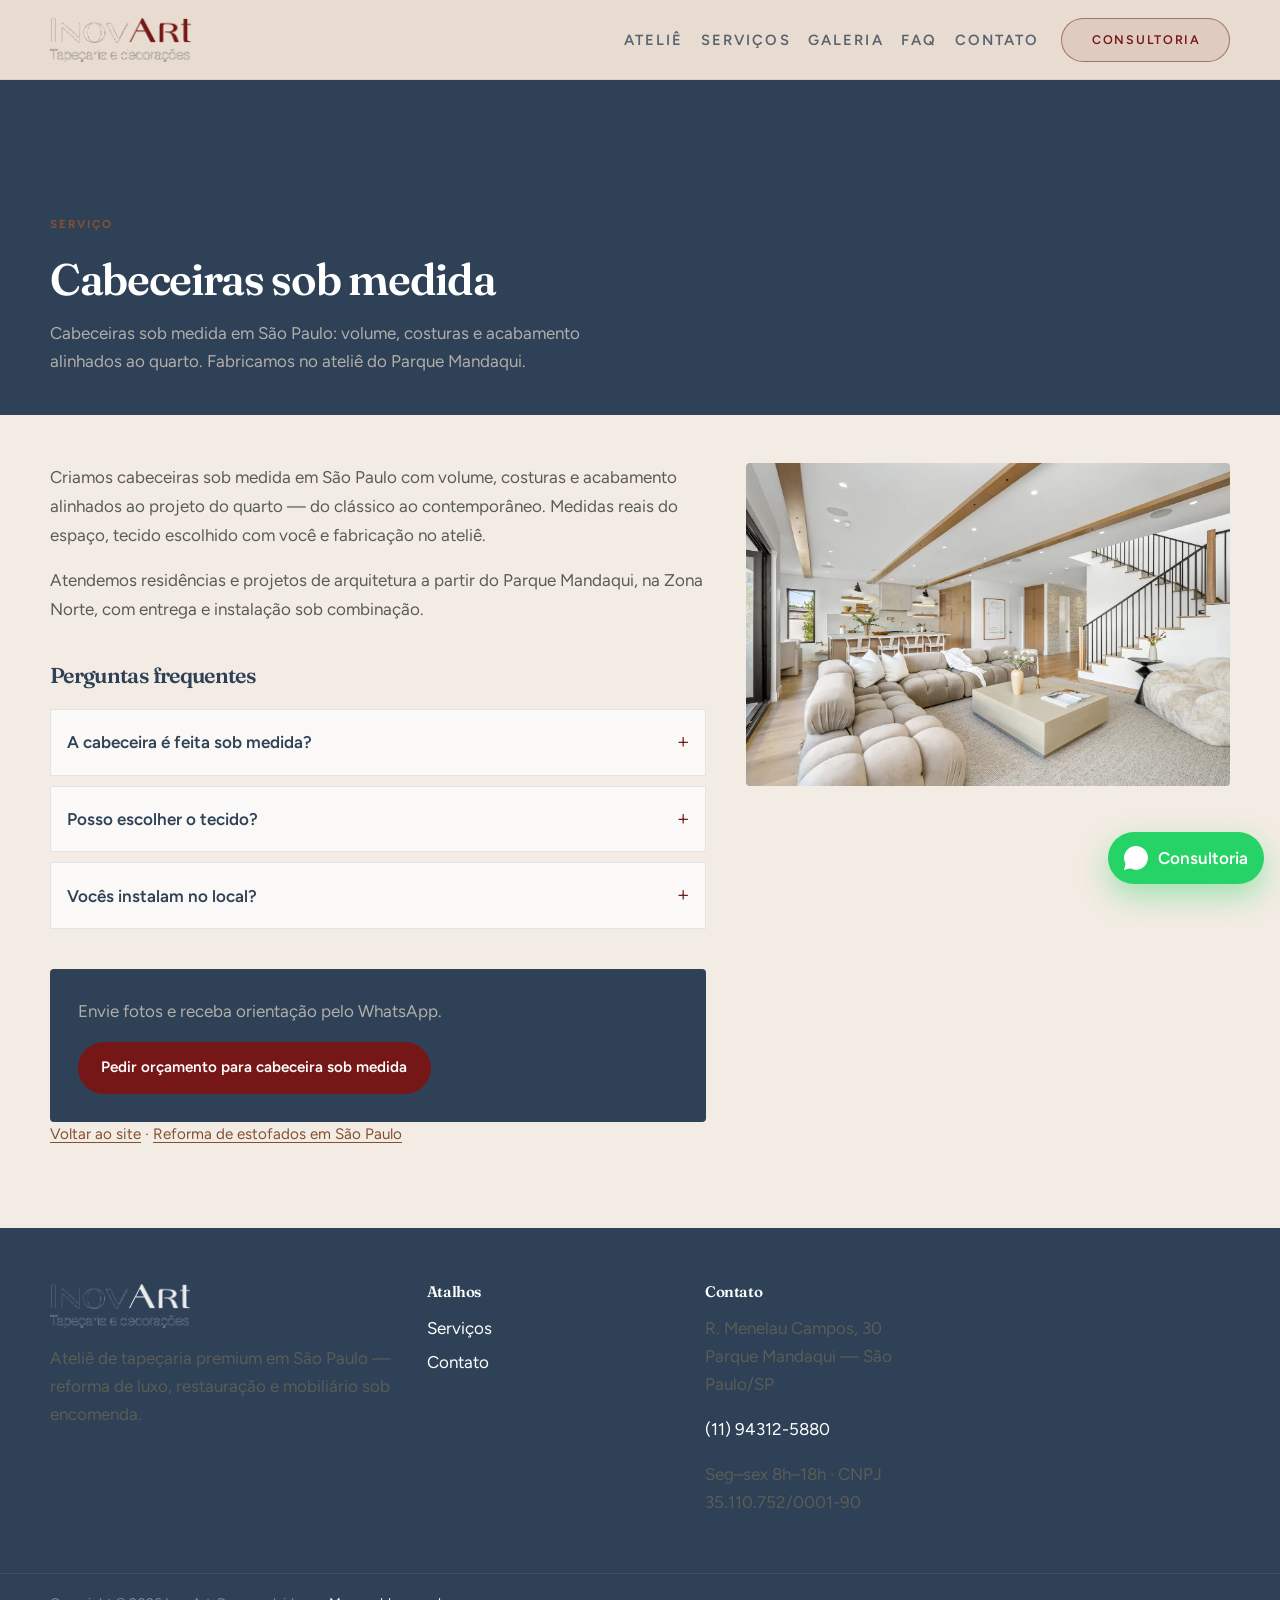
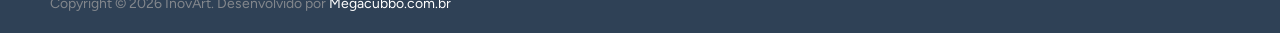
==== commit cfd79c4f: "Aplica identidade visual 2026 e posicionamento premium da InovArt. Atualiza logo, paleta bordô/creme" ====
--- a/servicos/cabeceiras-sob-medida.html
+++ b/servicos/cabeceiras-sob-medida.html
@@ -74,10 +74,10 @@
 </head>
 <body class="service-page">
   <a class="skip-link" href="#conteudo">Ir para o conteúdo</a>
-  <header class="site-header" id="topo" data-theme="dark">
+  <header class="site-header" id="topo">
     <div class="container header-inner">
       <a class="brand" href="../" aria-label="InovArt — início">
-        <img src="../assets/logo.png" alt="InovArt Tapeçaria e Decorações" width="150" height="48" decoding="async">
+        <img src="../assets/logo.png" alt="InovArt Tapeçaria e Decorações" width="140" height="44" decoding="async">
       </a>
       <button class="nav-toggle" type="button" aria-expanded="false" aria-controls="menu-principal" aria-label="Abrir menu">
         <span></span><span></span><span></span>
@@ -90,7 +90,7 @@
           <li><a href="../#faq">FAQ</a></li>
           <li><a href="../#contato">Contato</a></li>
         </ul>
-        <a class="btn btn-hairline btn-sm" href="https://wa.me/5511943125880?text=Oi!%20Vim%20pelo%20site%20e%20quero%20pedir%20or%C3%A7amento%20para%20cabeceira%20sob%20medida" target="_blank" rel="noopener noreferrer">Orçamento</a>
+        <a class="btn btn-hairline btn-sm" href="https://wa.me/5511943125880?text=Oi!%20Vim%20pelo%20site%20e%20quero%20pedir%20or%C3%A7amento%20para%20cabeceira%20sob%20medida" target="_blank" rel="noopener noreferrer">Consultoria</a>
       </nav>
     </div>
   </header>
@@ -143,8 +143,8 @@
   <footer class="site-footer">
     <div class="container footer-grid">
       <div>
-        <img src="../assets/logo.png" alt="InovArt" width="140" height="42" loading="lazy" decoding="async">
-        <p>Tapeçaria artesanal em São Paulo — reforma, restauração e móveis estofados sob medida.</p>
+        <img src="../assets/logo-dark.png" alt="InovArt" width="140" height="44" loading="lazy" decoding="async">
+        <p>Ateliê de tapeçaria premium em São Paulo — reforma de luxo, restauração e mobiliário sob encomenda.</p>
       </div>
       <div>
         <h3>Atalhos</h3>
@@ -169,7 +169,7 @@
 
   <a class="whatsapp-float" href="https://wa.me/5511943125880?text=Oi!%20Vim%20pelo%20site%20e%20quero%20pedir%20or%C3%A7amento%20para%20cabeceira%20sob%20medida" target="_blank" rel="noopener noreferrer" aria-label="Chamar no WhatsApp">
     <img src="../assets/whatsapp.svg" alt="" width="28" height="28" decoding="async">
-    <span>Orçamento</span>
+    <span>Consultoria</span>
   </a>
   <script src="../js/main.js" defer></script>
 </body>
--- a/css/styles.css
+++ b/css/styles.css
@@ -1,22 +1,35 @@
-/* InovArt — premium editorial */
+/* InovArt — identidade 2026 · premium */
 :root {
-  --brand: #9c7c43;
-  --brand-dark: #7c6134;
-  --terra: #c9a45c;
-  --ink: #0b0b0c;
-  --ink-2: #141416;
-  --sand: #efece4;
-  --sand-2: #e3dfd3;
-  --cream: #f7f5f0;
-  --muted: #66645e;
-  --line: rgba(20, 20, 22, 0.12);
+  --bordo: #751717;
+  --bordo-dark: #5a1111;
+  --caramel: #845030;
+  --creme: #e8dbcf;
+  --oliva: #4c583e;
+  --oceano: #2f4156;
+  --fresco: #567c8d;
+
+  --brand: var(--bordo);
+  --brand-dark: var(--bordo-dark);
+  --terra: var(--caramel);
+  --ink: var(--oceano);
+  --ink-2: #243447;
+  --sand: var(--creme);
+  --sand-2: #ddd0c4;
+  --cream: #f3ece4;
+  --muted: #5a5c56;
+  --line: rgba(47, 65, 86, 0.12);
   --white: #fff;
   --font-display: "Fraunces", Georgia, serif;
   --font-body: "Figtree", system-ui, sans-serif;
   --container: 1180px;
-  --header-h: 76px;
+  --header-h: 80px;
   --ease: cubic-bezier(0.22, 1, 0.36, 1);
   --radius: 2px;
+
+  --text-on-dark: rgba(232, 219, 207, 0.72);
+  --text-on-dark-soft: rgba(232, 219, 207, 0.62);
+  --accent-glow: rgba(117, 23, 23, 0.12);
+  --shadow-soft: rgba(47, 65, 86, 0.08);
 }
 
 *,
@@ -85,13 +98,13 @@
   margin-bottom: 0.85rem;
 }
 
-.section { padding: clamp(4rem, 9vw, 7rem) 0; }
+.section { padding: clamp(4.5rem, 10vw, 7.5rem) 0; }
 .section[data-theme="dark"] {
   background: var(--ink);
   color: var(--sand);
 }
 .section[data-theme="dark"] p,
-.section[data-theme="dark"] .section-lead { color: rgba(239, 236, 228, 0.72); }
+.section[data-theme="dark"] .section-lead { color: var(--text-on-dark); }
 .section[data-theme="dark"] .eyebrow { color: var(--brand); }
 
 .section-head { max-width: 640px; margin-bottom: clamp(2rem, 5vw, 3.25rem); }
@@ -129,18 +142,18 @@
 .btn-sm { min-height: 40px; padding: 0.45rem 1rem; font-size: 0.875rem; }
 .btn-primary { background: var(--brand); color: #fff; }
 .btn-primary:hover { background: var(--brand-dark); color: #fff; }
-.btn-accent { background: var(--terra); color: var(--ink); }
-.btn-accent:hover { background: #d8b978; color: var(--ink); }
+.btn-accent { background: var(--brand); color: #fff; }
+.btn-accent:hover { background: var(--brand-dark); color: #fff; }
 .btn-outline {
   background: transparent;
   color: var(--ink);
-  border-color: rgba(11, 11, 12, 0.25);
+  border-color: rgba(47, 65, 86, 0.25);
 }
 .btn-outline:hover { border-color: var(--brand); color: var(--brand); }
 .section[data-theme="dark"] .btn-outline,
 .hero .btn-outline {
   color: var(--sand);
-  border-color: rgba(239, 236, 228, 0.4);
+  border-color: rgba(232, 219, 207, 0.4);
 }
 .section[data-theme="dark"] .btn-outline:hover,
 .hero .btn-outline:hover {
@@ -150,7 +163,7 @@
 .btn-light { background: #fff; color: var(--ink); }
 .btn-light:hover { background: var(--sand); color: var(--ink); }
 
-/* Header — premium escuro */
+/* Header — creme premium */
 .site-header {
   position: sticky;
   top: 0;
@@ -158,13 +171,13 @@
   height: var(--header-h);
   backdrop-filter: blur(18px);
   -webkit-backdrop-filter: blur(18px);
-  background: rgba(11, 11, 12, 0.62);
-  border-bottom: 1px solid rgba(239, 236, 228, 0.08);
+  background: rgba(232, 219, 207, 0.92);
+  border-bottom: 1px solid rgba(47, 65, 86, 0.08);
   transition: background 0.35s, border-color 0.35s;
 }
 .site-header.is-scrolled {
-  background: rgba(11, 11, 12, 0.92);
-  border-color: rgba(239, 236, 228, 0.12);
+  background: rgba(232, 219, 207, 0.98);
+  border-color: rgba(47, 65, 86, 0.12);
 }
 .header-inner {
   display: flex;
@@ -173,7 +186,7 @@
   height: var(--header-h);
   gap: 1rem;
 }
-.brand img { height: 42px; width: auto; }
+.brand img { height: 44px; width: auto; }
 
 .nav-toggle {
   display: flex;
@@ -191,7 +204,7 @@
   display: block;
   height: 1.5px;
   width: 100%;
-  background: var(--sand);
+  background: var(--ink);
   transition: transform 0.25s var(--ease), opacity 0.2s;
 }
 .nav-toggle[aria-expanded="true"] span:nth-child(1) { transform: translateY(6.5px) rotate(45deg); }
@@ -201,8 +214,8 @@
 .nav {
   position: fixed;
   inset: var(--header-h) 0 auto 0;
-  background: rgba(11, 11, 12, 0.97);
-  border-bottom: 1px solid rgba(239, 236, 228, 0.1);
+  background: rgba(232, 219, 207, 0.98);
+  border-bottom: 1px solid rgba(47, 65, 86, 0.1);
   padding: 1.5rem 1.5rem 1.75rem;
   display: none;
   flex-direction: column;
@@ -214,7 +227,7 @@
   display: inline-flex;
   align-items: center;
   min-height: 44px;
-  color: rgba(239, 236, 228, 0.72);
+  color: rgba(47, 65, 86, 0.78);
   text-decoration: none;
   font-size: 0.8rem;
   font-weight: 600;
@@ -224,7 +237,7 @@
   transition: color 0.25s;
 }
 .nav a:hover,
-.nav a.is-active { color: #fff; }
+.nav a.is-active { color: var(--ink); }
 .nav a[href^="#"]::after {
   content: "";
   position: absolute;
@@ -242,9 +255,9 @@
 
 .btn-hairline,
 .nav .btn-hairline {
-  background: rgba(201, 164, 92, 0.08);
-  color: var(--terra);
-  border-color: rgba(201, 164, 92, 0.5);
+  background: rgba(117, 23, 23, 0.08);
+  color: var(--brand);
+  border-color: rgba(117, 23, 23, 0.5);
   padding: 0.65rem 1.75rem;
   letter-spacing: 0.14em;
   text-indent: 0.14em; /* compensa o letter-spacing da última letra */
@@ -254,10 +267,10 @@
 }
 .btn-hairline:hover,
 .nav .btn-hairline:hover {
-  background: var(--terra);
-  border-color: var(--terra);
-  color: var(--ink);
-  box-shadow: 0 6px 20px rgba(201, 164, 92, 0.35);
+  background: var(--brand);
+  border-color: var(--brand);
+  color: #fff;
+  box-shadow: 0 6px 20px rgba(117, 23, 23, 0.25);
 }
 
 /* Hero — premium editorial */
@@ -268,8 +281,8 @@
   flex-direction: column;
   color: var(--sand);
   background:
-    radial-gradient(1000px 640px at 82% 12%, rgba(201, 164, 92, 0.09), transparent 62%),
-    radial-gradient(760px 520px at 8% 88%, rgba(201, 164, 92, 0.05), transparent 60%),
+    radial-gradient(1000px 640px at 82% 12%, rgba(117, 23, 23, 0.09), transparent 62%),
+    radial-gradient(760px 520px at 8% 88%, rgba(117, 23, 23, 0.05), transparent 60%),
     var(--ink);
   overflow: hidden;
 }
@@ -278,7 +291,7 @@
   position: absolute;
   inset: 0;
   pointer-events: none;
-  background-image: linear-gradient(90deg, rgba(239, 236, 228, 0.035) 1px, transparent 1px);
+  background-image: linear-gradient(90deg, rgba(232, 219, 207, 0.035) 1px, transparent 1px);
   background-size: 25% 100%;
   background-position: 12.5% 0;
 }
@@ -303,7 +316,7 @@
   letter-spacing: 0.22em;
   text-transform: uppercase;
   font-weight: 600;
-  color: rgba(239, 236, 228, 0.66);
+  color: rgba(232, 219, 207, 0.66);
   margin: 0 0 1.5rem;
 }
 .hero-kicker span {
@@ -323,19 +336,19 @@
 .hero-line { display: block; }
 .hero h1 em {
   font-style: italic;
-  color: var(--terra);
+  color: var(--caramel);
   font-weight: 500;
   padding-right: 0.06em;
 }
 .hero-lead {
-  color: rgba(239, 236, 228, 0.62);
+  color: rgba(232, 219, 207, 0.62);
   font-size: clamp(1.02rem, 1.8vw, 1.2rem);
   line-height: 1.7;
   max-width: 46ch;
   margin-bottom: 2.25rem;
 }
 .hero-tagline {
-  color: var(--terra);
+  color: var(--caramel);
   font-family: var(--font-display);
   font-size: clamp(1.15rem, 2.4vw, 1.55rem);
   font-style: italic;
@@ -358,7 +371,7 @@
   font-weight: 500;
   font-size: 0.95rem;
   letter-spacing: 0.02em;
-  border-bottom: 1px solid rgba(201, 164, 92, 0.5);
+  border-bottom: 1px solid rgba(117, 23, 23, 0.5);
   padding-bottom: 4px;
   transition: color 0.25s, border-color 0.25s;
 }
@@ -373,7 +386,7 @@
   display: none;
   position: absolute;
   inset: 1.25rem -1.25rem -2.25rem 1.25rem;
-  border: 1px solid rgba(201, 164, 92, 0.38);
+  border: 1px solid rgba(117, 23, 23, 0.38);
   pointer-events: none;
 }
 .hero-media {
@@ -397,7 +410,7 @@
   font-size: 0.7rem;
   letter-spacing: 0.18em;
   text-transform: uppercase;
-  color: rgba(239, 236, 228, 0.4);
+  color: rgba(232, 219, 207, 0.4);
 }
 
 .hero-bar {
@@ -409,7 +422,7 @@
   align-items: center;
   justify-content: space-between;
   gap: 1.5rem;
-  border-top: 1px solid rgba(239, 236, 228, 0.12);
+  border-top: 1px solid rgba(232, 219, 207, 0.12);
   padding: 1.5rem 0 clamp(1.75rem, 4vh, 2.5rem);
 }
 .hero-stats {
@@ -427,13 +440,13 @@
 }
 .hero-stats i {
   font-style: normal;
-  color: var(--terra);
+  color: var(--brand);
 }
 .hero-stats span {
   font-size: 0.7rem;
   letter-spacing: 0.14em;
   text-transform: uppercase;
-  color: rgba(239, 236, 228, 0.48);
+  color: rgba(232, 219, 207, 0.48);
 }
 .hero-place {
   display: none;
@@ -441,7 +454,7 @@
   font-size: 0.72rem;
   letter-spacing: 0.18em;
   text-transform: uppercase;
-  color: rgba(239, 236, 228, 0.42);
+  color: rgba(232, 219, 207, 0.42);
 }
 
 .hero-anim {
@@ -500,8 +513,8 @@
 .about {
   position: relative;
   background:
-    radial-gradient(900px 520px at 12% 18%, rgba(201, 164, 92, 0.07), transparent 62%),
-    radial-gradient(760px 480px at 88% 82%, rgba(201, 164, 92, 0.05), transparent 60%),
+    radial-gradient(900px 520px at 12% 18%, rgba(117, 23, 23, 0.07), transparent 62%),
+    radial-gradient(760px 480px at 88% 82%, rgba(117, 23, 23, 0.05), transparent 60%),
     var(--cream);
   overflow: hidden;
 }
@@ -510,7 +523,7 @@
   position: absolute;
   inset: 0;
   pointer-events: none;
-  background-image: linear-gradient(90deg, rgba(11, 11, 12, 0.025) 1px, transparent 1px);
+  background-image: linear-gradient(90deg, rgba(47, 65, 86, 0.025) 1px, transparent 1px);
   background-size: 25% 100%;
   background-position: 12.5% 0;
 }
@@ -564,7 +577,7 @@
   display: none;
   position: absolute;
   inset: 1.25rem -1.25rem -1.25rem 1.25rem;
-  border: 1px solid rgba(201, 164, 92, 0.42);
+  border: 1px solid rgba(117, 23, 23, 0.42);
   pointer-events: none;
 }
 .about-media {
@@ -593,7 +606,7 @@
   font-size: 0.7rem;
   letter-spacing: 0.18em;
   text-transform: uppercase;
-  color: rgba(11, 11, 12, 0.42);
+  color: rgba(47, 65, 86, 0.42);
 }
 .about-lead {
   font-size: clamp(1.05rem, 1.8vw, 1.2rem);
@@ -643,7 +656,7 @@
   font-weight: 600;
   font-size: 0.95rem;
   letter-spacing: 0.02em;
-  border-bottom: 1px solid rgba(201, 164, 92, 0.55);
+  border-bottom: 1px solid rgba(117, 23, 23, 0.55);
   padding-bottom: 4px;
   transition: color 0.25s, border-color 0.25s;
 }
@@ -653,24 +666,24 @@
   font-size: 0.72rem;
   letter-spacing: 0.18em;
   text-transform: uppercase;
-  color: rgba(11, 11, 12, 0.42);
+  color: rgba(47, 65, 86, 0.42);
 }
 
 /* Services index */
 .services { position: relative; }
-.service-index { border-top: 1px solid rgba(239, 236, 228, 0.12); }
+.service-index { border-top: 1px solid rgba(232, 219, 207, 0.12); }
 .service-row {
   display: grid;
   gap: 0.75rem;
   padding: 1.75rem 0;
-  border-bottom: 1px solid rgba(239, 236, 228, 0.12);
+  border-bottom: 1px solid rgba(232, 219, 207, 0.12);
   transition: padding-left 0.35s var(--ease), background 0.35s;
 }
 .service-row:hover { padding-left: 0.5rem; }
 .service-num {
   font-family: var(--font-display);
   font-size: 0.95rem;
-  color: var(--terra);
+  color: var(--brand);
   letter-spacing: 0.08em;
 }
 .service-body h3 { color: #fff; margin-bottom: 0.4rem; }
@@ -678,7 +691,7 @@
 .service-tags {
   font-size: 0.8rem;
   letter-spacing: 0.04em;
-  color: rgba(239, 236, 228, 0.45) !important;
+  color: rgba(232, 219, 207, 0.45) !important;
   margin: 0 !important;
 }
 .service-links {
@@ -688,7 +701,7 @@
   margin: 0.85rem 0 0 !important;
 }
 .service-links a {
-  color: var(--terra);
+  color: var(--brand);
   font-size: 0.88rem;
   text-decoration: underline;
   text-underline-offset: 0.2em;
@@ -710,7 +723,7 @@
 }
 .anatomy-card:hover {
   transform: translateY(-4px);
-  box-shadow: 0 16px 40px rgba(11, 11, 12, 0.08);
+  box-shadow: 0 16px 40px rgba(47, 65, 86, 0.08);
 }
 .anatomy-media { overflow: hidden; }
 .anatomy-media img {
@@ -746,7 +759,7 @@
 .chapter-num {
   display: block;
   font-family: var(--font-display);
-  color: var(--terra);
+  color: var(--brand);
   font-size: 0.95rem;
   margin-bottom: 0.5rem;
   letter-spacing: 0.08em;
@@ -757,7 +770,7 @@
 /* Proof */
 .proof {
   background:
-    linear-gradient(160deg, rgba(11, 11, 12, 0.92), rgba(11, 11, 12, 0.85)),
+    linear-gradient(160deg, rgba(47, 65, 86, 0.92), rgba(47, 65, 86, 0.85)),
     url("../assets/bg-experiencia.webp") center / cover;
 }
 .proof-layout { display: grid; gap: 3rem; }
@@ -767,7 +780,7 @@
   gap: 1.75rem;
 }
 .proof-stats li {
-  border-top: 1px solid rgba(239, 236, 228, 0.18);
+  border-top: 1px solid rgba(232, 219, 207, 0.18);
   padding-top: 1rem;
 }
 .stat-num,
@@ -781,7 +794,7 @@
 .proof-stats small {
   display: block;
   margin-top: 0.4rem;
-  color: rgba(239, 236, 228, 0.6);
+  color: rgba(232, 219, 207, 0.6);
   font-size: 0.85rem;
 }
 .proof-points {
@@ -851,9 +864,9 @@
   top: 0.85rem;
   font-family: var(--font-display);
   font-size: 1.25rem;
-  color: var(--terra);
+  color: var(--brand);
   font-weight: 600;
-  background: rgba(11, 11, 12, 0.6);
+  background: rgba(47, 65, 86, 0.6);
   padding: 0.15rem 0.6rem;
   backdrop-filter: blur(4px);
 }
@@ -892,7 +905,7 @@
   letter-spacing: 0.1em;
   text-transform: uppercase;
   font-weight: 600;
-  background: rgba(11, 11, 12, 0.55);
+  background: rgba(47, 65, 86, 0.55);
   padding: 0.35rem 0.55rem;
   backdrop-filter: blur(6px);
 }
@@ -921,7 +934,7 @@
 }
 .testimonial:hover {
   transform: translateY(-4px);
-  box-shadow: 0 16px 40px rgba(11, 11, 12, 0.08);
+  box-shadow: 0 16px 40px rgba(47, 65, 86, 0.08);
 }
 .testimonial::before {
   content: "\201C";
@@ -937,7 +950,7 @@
 }
 .testimonial-stars {
   margin: 0;
-  color: var(--terra);
+  color: var(--brand);
   font-size: 0.85rem;
   letter-spacing: 0.25em;
 }
@@ -993,8 +1006,8 @@
   color: var(--sand);
 }
 .coverage-card h3 { color: #fff; }
-.coverage-card p { color: rgba(239, 236, 228, 0.7); }
-.coverage-card strong { color: rgba(239, 236, 228, 0.92); }
+.coverage-card p { color: rgba(232, 219, 207, 0.7); }
+.coverage-card strong { color: rgba(232, 219, 207, 0.92); }
 .coverage-links {
   display: flex;
   flex-wrap: wrap;
@@ -1003,7 +1016,7 @@
 }
 .coverage-links a,
 .coverage-more a {
-  color: var(--terra);
+  color: var(--brand);
   text-decoration: underline;
   text-underline-offset: 0.2em;
 }
@@ -1018,8 +1031,8 @@
   transition: border-color 0.25s, box-shadow 0.25s;
 }
 .faq-item[open] {
-  border-color: rgba(201, 164, 92, 0.55);
-  box-shadow: 0 12px 30px rgba(11, 11, 12, 0.06);
+  border-color: rgba(117, 23, 23, 0.55);
+  box-shadow: 0 12px 30px rgba(47, 65, 86, 0.06);
 }
 .faq-item summary {
   list-style: none;
@@ -1038,7 +1051,7 @@
   content: "+";
   font-family: var(--font-display);
   font-size: 1.4rem;
-  color: var(--terra);
+  color: var(--brand);
   flex-shrink: 0;
 }
 .faq-item[open] summary::after { content: "–"; }
@@ -1054,7 +1067,7 @@
 /* CTA band */
 .cta-band {
   background:
-    linear-gradient(rgba(11, 11, 12, 0.78), rgba(11, 11, 12, 0.82)),
+    linear-gradient(rgba(47, 65, 86, 0.78), rgba(47, 65, 86, 0.82)),
     url("../assets/cta-restauro.webp") center 35% / cover no-repeat;
   color: #fff;
   padding: clamp(4rem, 9vw, 6.5rem) 0;
@@ -1064,7 +1077,7 @@
 .cta-band h2 { color: #fff; margin-bottom: 0.75rem; }
 .cta-band h2 em { font-style: italic; color: var(--terra); }
 .cta-band p {
-  color: rgba(239, 236, 228, 0.82);
+  color: rgba(232, 219, 207, 0.82);
   margin-bottom: 1.75rem;
 }
 
@@ -1096,7 +1109,7 @@
 /* Footer */
 .site-footer {
   background: var(--ink);
-  color: rgba(239, 236, 228, 0.7);
+  color: rgba(232, 219, 207, 0.7);
   padding-top: 3.5rem;
 }
 .site-footer a { color: #fff; text-decoration: none; }
@@ -1114,11 +1127,11 @@
 }
 .footer-grid ul { display: grid; gap: 0.4rem; }
 .footer-bottom {
-  border-top: 1px solid rgba(239, 236, 228, 0.1);
+  border-top: 1px solid rgba(232, 219, 207, 0.1);
   padding: 1.1rem 0;
   font-size: 0.875rem;
 }
-.footer-bottom p { margin: 0; color: rgba(239, 236, 228, 0.45); }
+.footer-bottom p { margin: 0; color: rgba(232, 219, 207, 0.45); }
 
 /* WhatsApp float */
 .whatsapp-float {
@@ -1159,7 +1172,7 @@
   max-width: min(92vw, 1100px);
   background: transparent;
 }
-.lightbox::backdrop { background: rgba(11, 11, 12, 0.88); }
+.lightbox::backdrop { background: rgba(47, 65, 86, 0.88); }
 .lightbox img {
   width: 100%;
   max-height: 85vh;
@@ -1364,7 +1377,7 @@
   margin: 0.5rem 0 1rem;
 }
 .service-hero .lead {
-  color: rgba(239, 236, 228, 0.7);
+  color: rgba(232, 219, 207, 0.7);
   max-width: 52ch;
   margin: 0;
   line-height: 1.65;
@@ -1409,7 +1422,7 @@
   color: #fff;
   border-radius: 4px;
 }
-.service-cta-box p { color: rgba(239, 236, 228, 0.7); margin: 0 0 1.25rem; }
+.service-cta-box p { color: rgba(232, 219, 207, 0.7); margin: 0 0 1.25rem; }
 .service-related {
   margin-top: 1.5rem;
   font-size: 0.95rem;
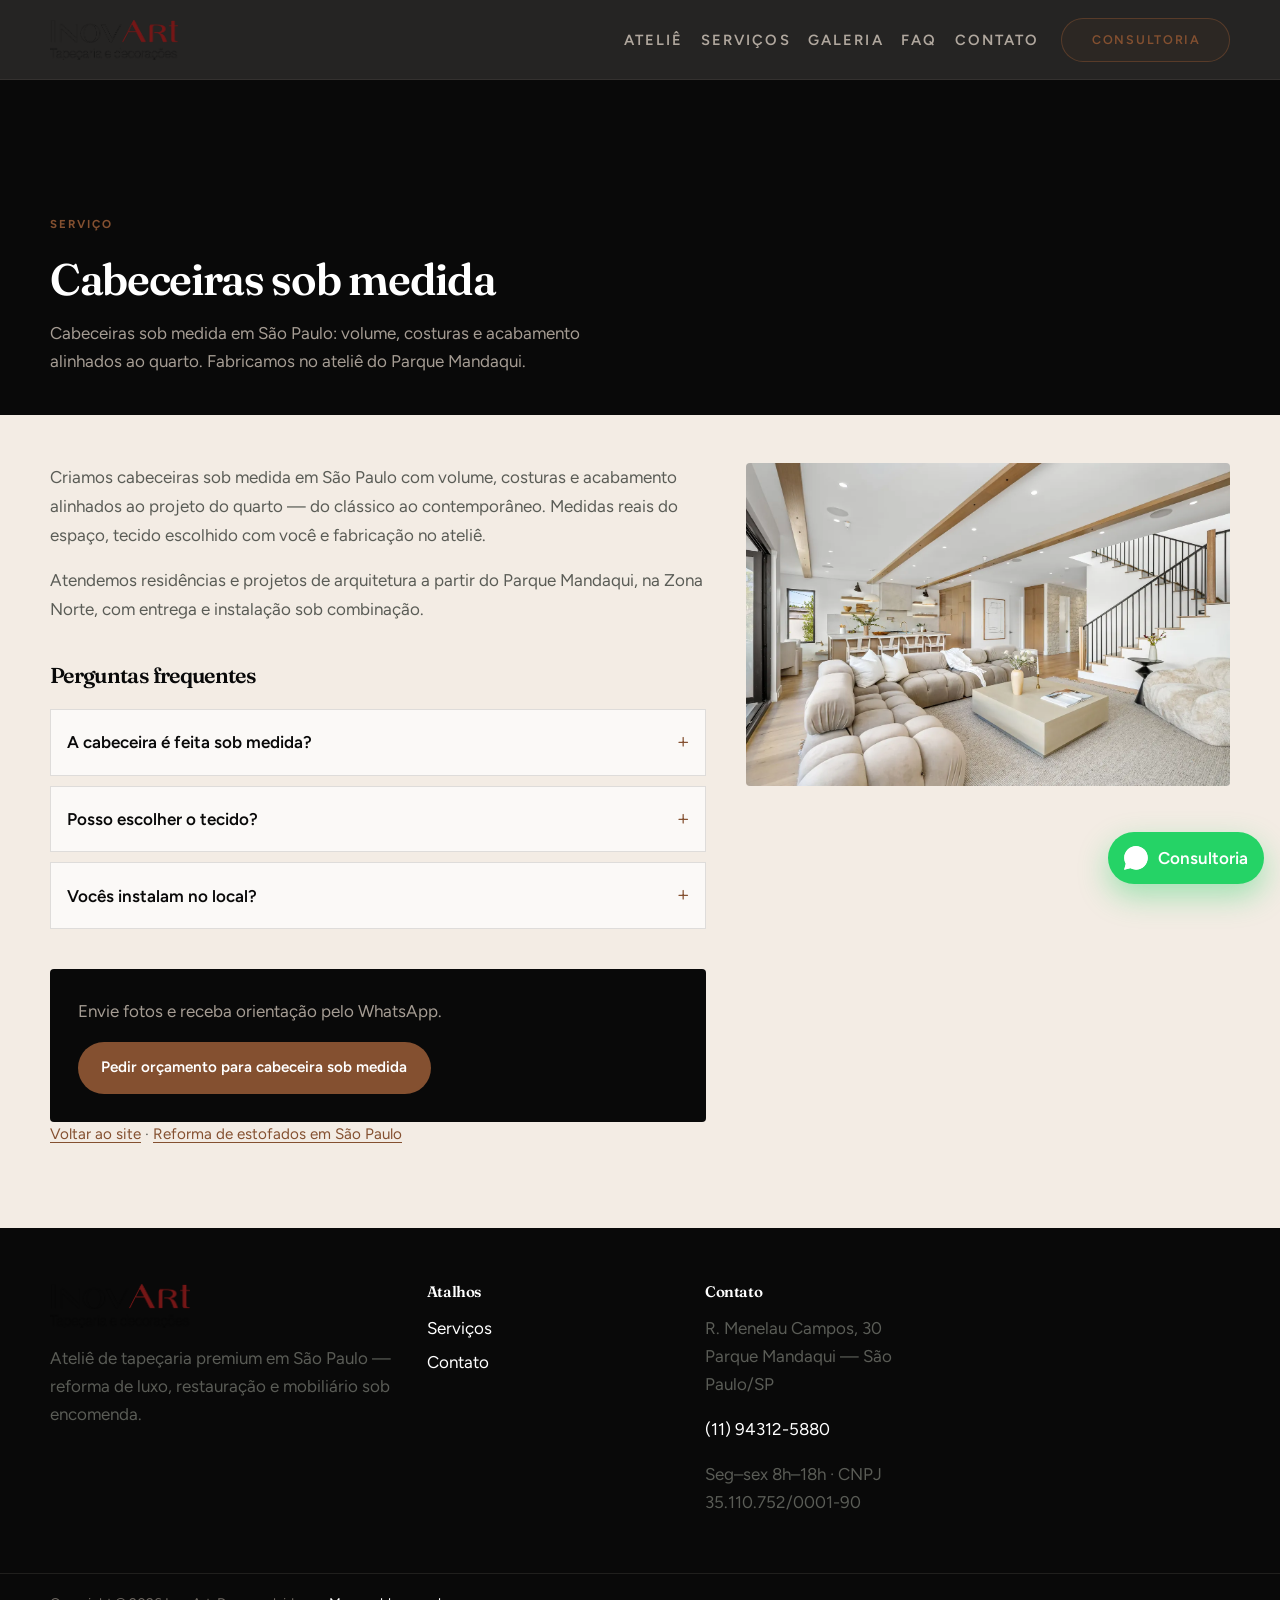
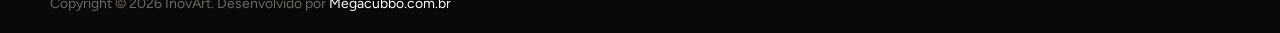
==== commit d4d8314f: "Ajusta logo novo e fundos escuros com acento terra. Substitui o logo processado pelo arquivo oficial" ====
--- a/servicos/cabeceiras-sob-medida.html
+++ b/servicos/cabeceiras-sob-medida.html
@@ -77,7 +77,7 @@
   <header class="site-header" id="topo">
     <div class="container header-inner">
       <a class="brand" href="../" aria-label="InovArt — início">
-        <img src="../assets/logo.png" alt="InovArt Tapeçaria e Decorações" width="140" height="44" decoding="async">
+        <img src="../assets/logo.png" alt="InovArt Tapeçaria e Decorações" width="140" height="47" decoding="async">
       </a>
       <button class="nav-toggle" type="button" aria-expanded="false" aria-controls="menu-principal" aria-label="Abrir menu">
         <span></span><span></span><span></span>
@@ -143,7 +143,7 @@
   <footer class="site-footer">
     <div class="container footer-grid">
       <div>
-        <img src="../assets/logo-dark.png" alt="InovArt" width="140" height="44" loading="lazy" decoding="async">
+        <img src="../assets/logo.png" alt="InovArt" width="140" height="47" loading="lazy" decoding="async">
         <p>Ateliê de tapeçaria premium em São Paulo — reforma de luxo, restauração e mobiliário sob encomenda.</p>
       </div>
       <div>
--- a/css/styles.css
+++ b/css/styles.css
@@ -3,21 +3,22 @@
   --bordo: #751717;
   --bordo-dark: #5a1111;
   --caramel: #845030;
+  --caramel-dark: #6a3f26;
   --creme: #e8dbcf;
   --oliva: #4c583e;
-  --oceano: #2f4156;
   --fresco: #567c8d;
 
-  --brand: var(--bordo);
-  --brand-dark: var(--bordo-dark);
-  --terra: var(--caramel);
-  --ink: var(--oceano);
-  --ink-2: #243447;
+  /* Em fundo escuro, terra/caramelo lê melhor que bordô */
+  --terra: #845030;
+  --brand: var(--terra);
+  --brand-dark: var(--caramel-dark);
+  --ink: #090909;
+  --ink-2: #111111;
   --sand: var(--creme);
   --sand-2: #ddd0c4;
   --cream: #f3ece4;
   --muted: #5a5c56;
-  --line: rgba(47, 65, 86, 0.12);
+  --line: rgba(9, 9, 9, 0.12);
   --white: #fff;
   --font-display: "Fraunces", Georgia, serif;
   --font-body: "Figtree", system-ui, sans-serif;
@@ -28,8 +29,8 @@
 
   --text-on-dark: rgba(232, 219, 207, 0.72);
   --text-on-dark-soft: rgba(232, 219, 207, 0.62);
-  --accent-glow: rgba(117, 23, 23, 0.12);
-  --shadow-soft: rgba(47, 65, 86, 0.08);
+  --accent-glow: rgba(132, 80, 48, 0.18);
+  --shadow-soft: rgba(9, 9, 9, 0.18);
 }
 
 *,
@@ -147,7 +148,7 @@
 .btn-outline {
   background: transparent;
   color: var(--ink);
-  border-color: rgba(47, 65, 86, 0.25);
+  border-color: rgba(9, 9, 9, 0.25);
 }
 .btn-outline:hover { border-color: var(--brand); color: var(--brand); }
 .section[data-theme="dark"] .btn-outline,
@@ -163,7 +164,7 @@
 .btn-light { background: #fff; color: var(--ink); }
 .btn-light:hover { background: var(--sand); color: var(--ink); }
 
-/* Header — creme premium */
+/* Header — preto suave */
 .site-header {
   position: sticky;
   top: 0;
@@ -171,13 +172,13 @@
   height: var(--header-h);
   backdrop-filter: blur(18px);
   -webkit-backdrop-filter: blur(18px);
-  background: rgba(232, 219, 207, 0.92);
-  border-bottom: 1px solid rgba(47, 65, 86, 0.08);
+  background: rgba(9, 9, 9, 0.88);
+  border-bottom: 1px solid rgba(232, 219, 207, 0.08);
   transition: background 0.35s, border-color 0.35s;
 }
 .site-header.is-scrolled {
-  background: rgba(232, 219, 207, 0.98);
-  border-color: rgba(47, 65, 86, 0.12);
+  background: rgba(9, 9, 9, 0.96);
+  border-color: rgba(232, 219, 207, 0.12);
 }
 .header-inner {
   display: flex;
@@ -186,7 +187,7 @@
   height: var(--header-h);
   gap: 1rem;
 }
-.brand img { height: 44px; width: auto; }
+.brand img { height: 40px; width: auto; max-width: 168px; }
 
 .nav-toggle {
   display: flex;
@@ -204,7 +205,7 @@
   display: block;
   height: 1.5px;
   width: 100%;
-  background: var(--ink);
+  background: var(--sand);
   transition: transform 0.25s var(--ease), opacity 0.2s;
 }
 .nav-toggle[aria-expanded="true"] span:nth-child(1) { transform: translateY(6.5px) rotate(45deg); }
@@ -214,8 +215,8 @@
 .nav {
   position: fixed;
   inset: var(--header-h) 0 auto 0;
-  background: rgba(232, 219, 207, 0.98);
-  border-bottom: 1px solid rgba(47, 65, 86, 0.1);
+  background: rgba(9, 9, 9, 0.98);
+  border-bottom: 1px solid rgba(232, 219, 207, 0.1);
   padding: 1.5rem 1.5rem 1.75rem;
   display: none;
   flex-direction: column;
@@ -227,7 +228,7 @@
   display: inline-flex;
   align-items: center;
   min-height: 44px;
-  color: rgba(47, 65, 86, 0.78);
+  color: rgba(232, 219, 207, 0.72);
   text-decoration: none;
   font-size: 0.8rem;
   font-weight: 600;
@@ -237,7 +238,7 @@
   transition: color 0.25s;
 }
 .nav a:hover,
-.nav a.is-active { color: var(--ink); }
+.nav a.is-active { color: #fff; }
 .nav a[href^="#"]::after {
   content: "";
   position: absolute;
@@ -255,9 +256,9 @@
 
 .btn-hairline,
 .nav .btn-hairline {
-  background: rgba(117, 23, 23, 0.08);
-  color: var(--brand);
-  border-color: rgba(117, 23, 23, 0.5);
+  background: rgba(132, 80, 48, 0.08);
+  color: var(--brand);
+  border-color: rgba(132, 80, 48, 0.5);
   padding: 0.65rem 1.75rem;
   letter-spacing: 0.14em;
   text-indent: 0.14em; /* compensa o letter-spacing da última letra */
@@ -270,7 +271,7 @@
   background: var(--brand);
   border-color: var(--brand);
   color: #fff;
-  box-shadow: 0 6px 20px rgba(117, 23, 23, 0.25);
+  box-shadow: 0 6px 20px rgba(132, 80, 48, 0.25);
 }
 
 /* Hero — premium editorial */
@@ -281,8 +282,8 @@
   flex-direction: column;
   color: var(--sand);
   background:
-    radial-gradient(1000px 640px at 82% 12%, rgba(117, 23, 23, 0.09), transparent 62%),
-    radial-gradient(760px 520px at 8% 88%, rgba(117, 23, 23, 0.05), transparent 60%),
+    radial-gradient(1000px 640px at 82% 12%, rgba(132, 80, 48, 0.09), transparent 62%),
+    radial-gradient(760px 520px at 8% 88%, rgba(132, 80, 48, 0.05), transparent 60%),
     var(--ink);
   overflow: hidden;
 }
@@ -336,7 +337,7 @@
 .hero-line { display: block; }
 .hero h1 em {
   font-style: italic;
-  color: var(--caramel);
+  color: var(--terra);
   font-weight: 500;
   padding-right: 0.06em;
 }
@@ -348,7 +349,7 @@
   margin-bottom: 2.25rem;
 }
 .hero-tagline {
-  color: var(--caramel);
+  color: var(--terra);
   font-family: var(--font-display);
   font-size: clamp(1.15rem, 2.4vw, 1.55rem);
   font-style: italic;
@@ -371,7 +372,7 @@
   font-weight: 500;
   font-size: 0.95rem;
   letter-spacing: 0.02em;
-  border-bottom: 1px solid rgba(117, 23, 23, 0.5);
+  border-bottom: 1px solid rgba(132, 80, 48, 0.5);
   padding-bottom: 4px;
   transition: color 0.25s, border-color 0.25s;
 }
@@ -386,7 +387,7 @@
   display: none;
   position: absolute;
   inset: 1.25rem -1.25rem -2.25rem 1.25rem;
-  border: 1px solid rgba(117, 23, 23, 0.38);
+  border: 1px solid rgba(132, 80, 48, 0.38);
   pointer-events: none;
 }
 .hero-media {
@@ -513,8 +514,8 @@
 .about {
   position: relative;
   background:
-    radial-gradient(900px 520px at 12% 18%, rgba(117, 23, 23, 0.07), transparent 62%),
-    radial-gradient(760px 480px at 88% 82%, rgba(117, 23, 23, 0.05), transparent 60%),
+    radial-gradient(900px 520px at 12% 18%, rgba(132, 80, 48, 0.07), transparent 62%),
+    radial-gradient(760px 480px at 88% 82%, rgba(132, 80, 48, 0.05), transparent 60%),
     var(--cream);
   overflow: hidden;
 }
@@ -523,7 +524,7 @@
   position: absolute;
   inset: 0;
   pointer-events: none;
-  background-image: linear-gradient(90deg, rgba(47, 65, 86, 0.025) 1px, transparent 1px);
+  background-image: linear-gradient(90deg, rgba(9, 9, 9, 0.025) 1px, transparent 1px);
   background-size: 25% 100%;
   background-position: 12.5% 0;
 }
@@ -577,7 +578,7 @@
   display: none;
   position: absolute;
   inset: 1.25rem -1.25rem -1.25rem 1.25rem;
-  border: 1px solid rgba(117, 23, 23, 0.42);
+  border: 1px solid rgba(132, 80, 48, 0.42);
   pointer-events: none;
 }
 .about-media {
@@ -606,7 +607,7 @@
   font-size: 0.7rem;
   letter-spacing: 0.18em;
   text-transform: uppercase;
-  color: rgba(47, 65, 86, 0.42);
+  color: rgba(9, 9, 9, 0.42);
 }
 .about-lead {
   font-size: clamp(1.05rem, 1.8vw, 1.2rem);
@@ -656,7 +657,7 @@
   font-weight: 600;
   font-size: 0.95rem;
   letter-spacing: 0.02em;
-  border-bottom: 1px solid rgba(117, 23, 23, 0.55);
+  border-bottom: 1px solid rgba(132, 80, 48, 0.55);
   padding-bottom: 4px;
   transition: color 0.25s, border-color 0.25s;
 }
@@ -666,7 +667,7 @@
   font-size: 0.72rem;
   letter-spacing: 0.18em;
   text-transform: uppercase;
-  color: rgba(47, 65, 86, 0.42);
+  color: rgba(9, 9, 9, 0.42);
 }
 
 /* Services index */
@@ -723,7 +724,7 @@
 }
 .anatomy-card:hover {
   transform: translateY(-4px);
-  box-shadow: 0 16px 40px rgba(47, 65, 86, 0.08);
+  box-shadow: 0 16px 40px rgba(9, 9, 9, 0.08);
 }
 .anatomy-media { overflow: hidden; }
 .anatomy-media img {
@@ -770,7 +771,7 @@
 /* Proof */
 .proof {
   background:
-    linear-gradient(160deg, rgba(47, 65, 86, 0.92), rgba(47, 65, 86, 0.85)),
+    linear-gradient(160deg, rgba(9, 9, 9, 0.92), rgba(9, 9, 9, 0.85)),
     url("../assets/bg-experiencia.webp") center / cover;
 }
 .proof-layout { display: grid; gap: 3rem; }
@@ -866,7 +867,7 @@
   font-size: 1.25rem;
   color: var(--brand);
   font-weight: 600;
-  background: rgba(47, 65, 86, 0.6);
+  background: rgba(9, 9, 9, 0.6);
   padding: 0.15rem 0.6rem;
   backdrop-filter: blur(4px);
 }
@@ -905,7 +906,7 @@
   letter-spacing: 0.1em;
   text-transform: uppercase;
   font-weight: 600;
-  background: rgba(47, 65, 86, 0.55);
+  background: rgba(9, 9, 9, 0.55);
   padding: 0.35rem 0.55rem;
   backdrop-filter: blur(6px);
 }
@@ -934,7 +935,7 @@
 }
 .testimonial:hover {
   transform: translateY(-4px);
-  box-shadow: 0 16px 40px rgba(47, 65, 86, 0.08);
+  box-shadow: 0 16px 40px rgba(9, 9, 9, 0.08);
 }
 .testimonial::before {
   content: "\201C";
@@ -1031,8 +1032,8 @@
   transition: border-color 0.25s, box-shadow 0.25s;
 }
 .faq-item[open] {
-  border-color: rgba(117, 23, 23, 0.55);
-  box-shadow: 0 12px 30px rgba(47, 65, 86, 0.06);
+  border-color: rgba(132, 80, 48, 0.55);
+  box-shadow: 0 12px 30px rgba(9, 9, 9, 0.06);
 }
 .faq-item summary {
   list-style: none;
@@ -1067,7 +1068,7 @@
 /* CTA band */
 .cta-band {
   background:
-    linear-gradient(rgba(47, 65, 86, 0.78), rgba(47, 65, 86, 0.82)),
+    linear-gradient(rgba(9, 9, 9, 0.78), rgba(9, 9, 9, 0.82)),
     url("../assets/cta-restauro.webp") center 35% / cover no-repeat;
   color: #fff;
   padding: clamp(4rem, 9vw, 6.5rem) 0;
@@ -1114,7 +1115,7 @@
 }
 .site-footer a { color: #fff; text-decoration: none; }
 .site-footer a:hover { color: var(--brand); }
-.site-footer img { margin-bottom: 1rem; filter: brightness(0) invert(1); opacity: 0.9; }
+.site-footer img { margin-bottom: 1rem; }
 .footer-grid {
   display: grid;
   gap: 2rem;
@@ -1172,7 +1173,7 @@
   max-width: min(92vw, 1100px);
   background: transparent;
 }
-.lightbox::backdrop { background: rgba(47, 65, 86, 0.88); }
+.lightbox::backdrop { background: rgba(9, 9, 9, 0.88); }
 .lightbox img {
   width: 100%;
   max-height: 85vh;
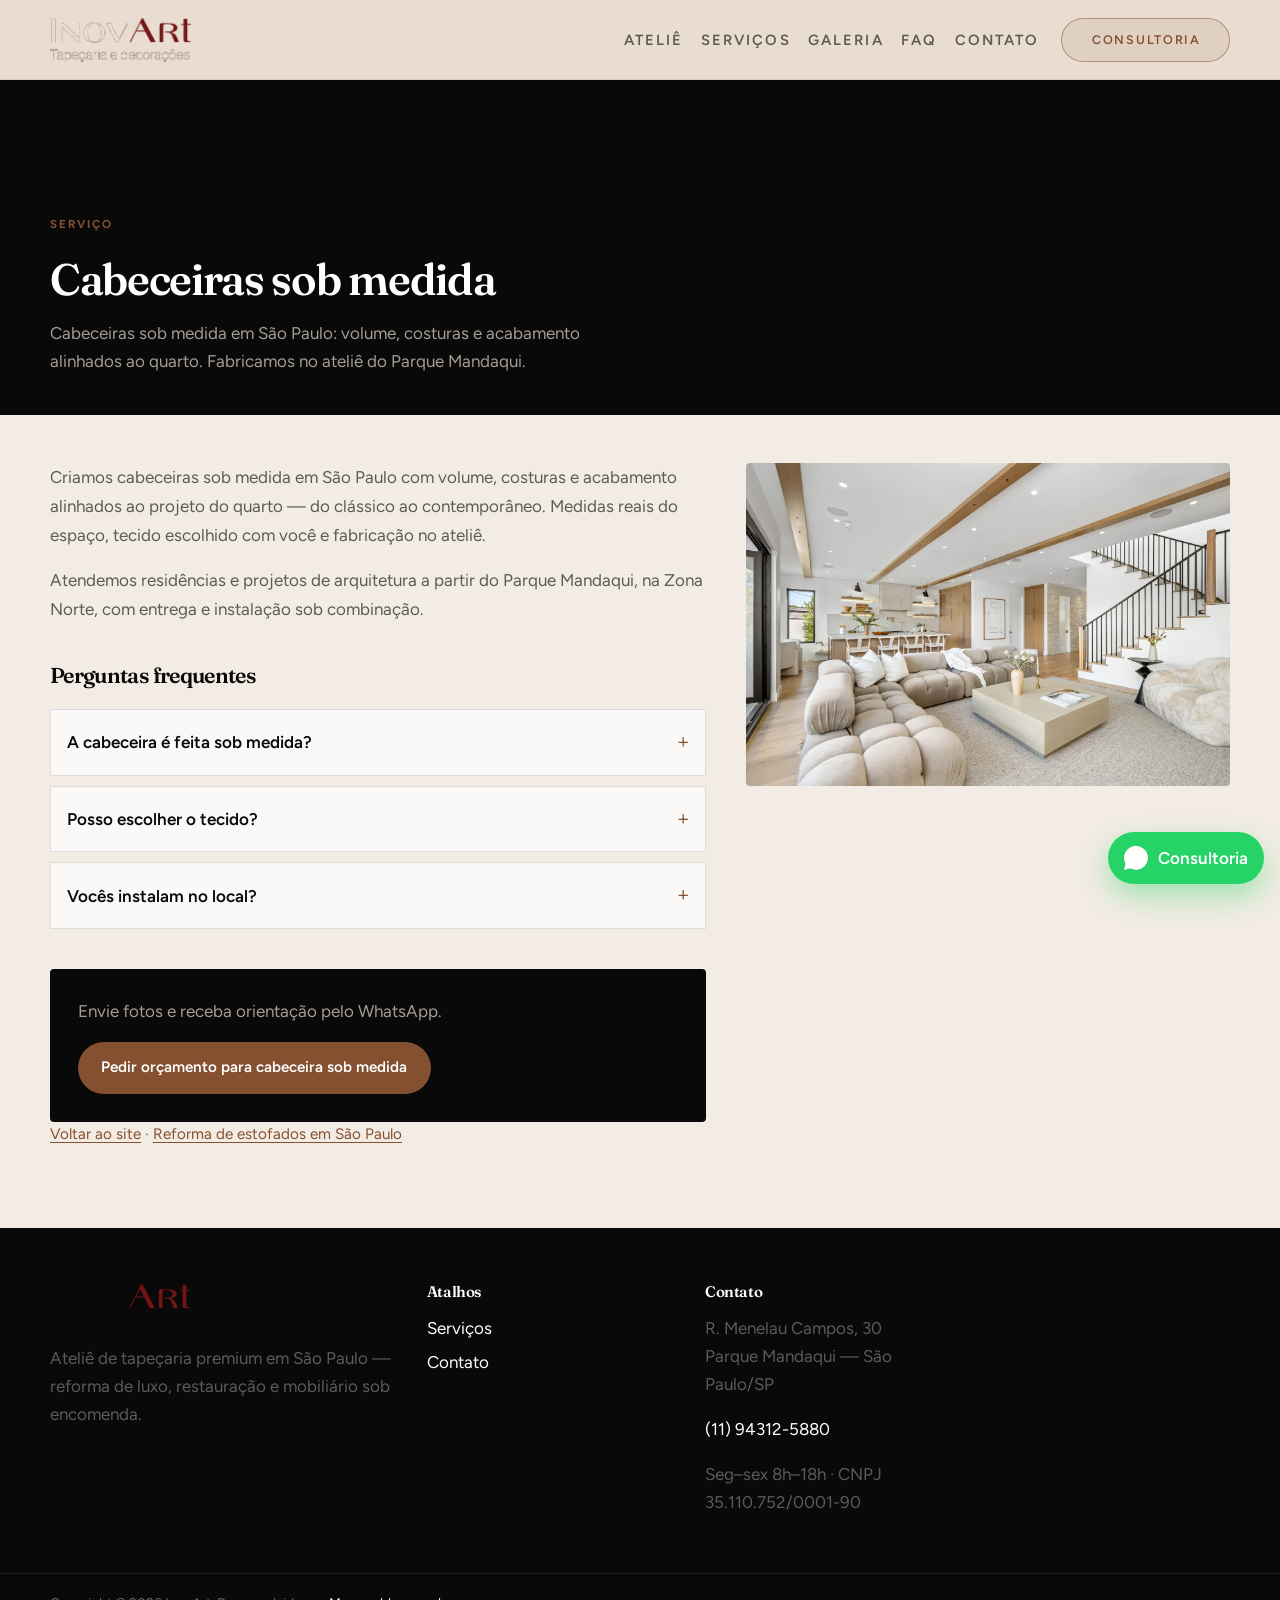
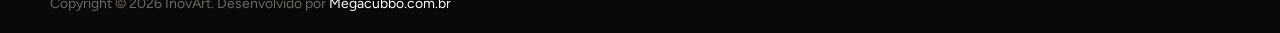
==== commit cf25a219: "Adiciona galeria real, hero em video e depoimentos do Google - Substitui depoimentos ficticios por 6" ====
--- a/servicos/cabeceiras-sob-medida.html
+++ b/servicos/cabeceiras-sob-medida.html
@@ -77,7 +77,7 @@
   <header class="site-header" id="topo">
     <div class="container header-inner">
       <a class="brand" href="../" aria-label="InovArt — início">
-        <img src="../assets/logo.png" alt="InovArt Tapeçaria e Decorações" width="140" height="47" decoding="async">
+        <img src="../assets/logo.png" alt="InovArt Tapeçaria e Decorações" width="154" height="52" decoding="async">
       </a>
       <button class="nav-toggle" type="button" aria-expanded="false" aria-controls="menu-principal" aria-label="Abrir menu">
         <span></span><span></span><span></span>
--- a/css/styles.css
+++ b/css/styles.css
@@ -10,6 +10,9 @@
 
   /* Em fundo escuro, terra/caramelo lê melhor que bordô */
   --terra: #845030;
+  /* Ouro — acentos de texto sobre vídeo/fundo escuro do hero */
+  --gold: #c9a45c;
+  --gold-soft: #d8b978;
   --brand: var(--terra);
   --brand-dark: var(--caramel-dark);
   --ink: #090909;
@@ -164,7 +167,7 @@
 .btn-light { background: #fff; color: var(--ink); }
 .btn-light:hover { background: var(--sand); color: var(--ink); }
 
-/* Header — preto suave */
+/* Header — sand claro */
 .site-header {
   position: sticky;
   top: 0;
@@ -172,13 +175,13 @@
   height: var(--header-h);
   backdrop-filter: blur(18px);
   -webkit-backdrop-filter: blur(18px);
-  background: rgba(9, 9, 9, 0.88);
-  border-bottom: 1px solid rgba(232, 219, 207, 0.08);
+  background: rgba(232, 219, 207, 0.94);
+  border-bottom: 1px solid rgba(9, 9, 9, 0.08);
   transition: background 0.35s, border-color 0.35s;
 }
 .site-header.is-scrolled {
-  background: rgba(9, 9, 9, 0.96);
-  border-color: rgba(232, 219, 207, 0.12);
+  background: var(--sand);
+  border-color: rgba(9, 9, 9, 0.12);
 }
 .header-inner {
   display: flex;
@@ -187,7 +190,7 @@
   height: var(--header-h);
   gap: 1rem;
 }
-.brand img { height: 40px; width: auto; max-width: 168px; }
+.brand img { height: 44px; width: auto; max-width: 185px; }
 
 .nav-toggle {
   display: flex;
@@ -205,7 +208,7 @@
   display: block;
   height: 1.5px;
   width: 100%;
-  background: var(--sand);
+  background: var(--ink);
   transition: transform 0.25s var(--ease), opacity 0.2s;
 }
 .nav-toggle[aria-expanded="true"] span:nth-child(1) { transform: translateY(6.5px) rotate(45deg); }
@@ -215,8 +218,8 @@
 .nav {
   position: fixed;
   inset: var(--header-h) 0 auto 0;
-  background: rgba(9, 9, 9, 0.98);
-  border-bottom: 1px solid rgba(232, 219, 207, 0.1);
+  background: var(--sand);
+  border-bottom: 1px solid rgba(9, 9, 9, 0.1);
   padding: 1.5rem 1.5rem 1.75rem;
   display: none;
   flex-direction: column;
@@ -228,7 +231,7 @@
   display: inline-flex;
   align-items: center;
   min-height: 44px;
-  color: rgba(232, 219, 207, 0.72);
+  color: rgba(9, 9, 9, 0.62);
   text-decoration: none;
   font-size: 0.8rem;
   font-weight: 600;
@@ -238,7 +241,7 @@
   transition: color 0.25s;
 }
 .nav a:hover,
-.nav a.is-active { color: #fff; }
+.nav a.is-active { color: var(--ink); }
 .nav a[href^="#"]::after {
   content: "";
   position: absolute;
@@ -274,12 +277,13 @@
   box-shadow: 0 6px 20px rgba(132, 80, 48, 0.25);
 }
 
-/* Hero — premium editorial */
+/* Hero — cinematic video background */
 .hero {
   position: relative;
   margin-top: calc(-1 * var(--header-h));
   display: flex;
   flex-direction: column;
+  min-height: 85svh;
   color: var(--sand);
   background:
     radial-gradient(1000px 640px at 82% 12%, rgba(132, 80, 48, 0.09), transparent 62%),
@@ -287,10 +291,35 @@
     var(--ink);
   overflow: hidden;
 }
+.hero-media-bg {
+  position: absolute;
+  inset: 0;
+  z-index: 0;
+  overflow: hidden;
+  pointer-events: none;
+}
+.hero-video {
+  width: 100%;
+  height: 100%;
+  object-fit: cover;
+  object-position: center;
+}
+.hero-overlay {
+  position: absolute;
+  inset: 0;
+  z-index: 0;
+  pointer-events: none;
+  background:
+    linear-gradient(90deg, rgba(9, 9, 9, 0.82) 0%, rgba(9, 9, 9, 0.55) 48%, rgba(9, 9, 9, 0.42) 100%),
+    radial-gradient(1000px 640px at 82% 12%, rgba(132, 80, 48, 0.1), transparent 62%),
+    radial-gradient(760px 520px at 8% 88%, rgba(132, 80, 48, 0.06), transparent 60%),
+    rgba(9, 9, 9, 0.35);
+}
 .hero::after {
   content: "";
   position: absolute;
   inset: 0;
+  z-index: 0;
   pointer-events: none;
   background-image: linear-gradient(90deg, rgba(232, 219, 207, 0.035) 1px, transparent 1px);
   background-size: 25% 100%;
@@ -308,6 +337,9 @@
   align-items: center;
   padding-top: calc(var(--header-h) + clamp(2rem, 6vh, 4rem));
   padding-bottom: clamp(2.5rem, 6vh, 4rem);
+}
+.hero-copy {
+  max-width: 56ch;
 }
 .hero-kicker {
   display: inline-flex;
@@ -323,7 +355,7 @@
 .hero-kicker span {
   width: 2.75rem;
   height: 1px;
-  background: var(--terra);
+  background: var(--gold);
 }
 .hero h1 {
   color: #fff;
@@ -337,7 +369,7 @@
 .hero-line { display: block; }
 .hero h1 em {
   font-style: italic;
-  color: var(--terra);
+  color: var(--gold-soft);
   font-weight: 500;
   padding-right: 0.06em;
 }
@@ -345,17 +377,25 @@
   color: rgba(232, 219, 207, 0.62);
   font-size: clamp(1.02rem, 1.8vw, 1.2rem);
   line-height: 1.7;
-  max-width: 46ch;
+  max-width: 52ch;
   margin-bottom: 2.25rem;
 }
+.hero-lead a {
+  color: var(--gold-soft);
+  text-decoration: underline;
+  text-underline-offset: 0.18em;
+  text-decoration-color: rgba(201, 164, 92, 0.7);
+}
+.hero-lead a:hover { color: #fff; text-decoration-color: var(--gold); }
 .hero-tagline {
-  color: var(--terra);
+  color: var(--gold-soft);
   font-family: var(--font-display);
   font-size: clamp(1.15rem, 2.4vw, 1.55rem);
   font-style: italic;
   font-weight: 500;
   margin: -0.75rem 0 1.1rem;
 }
+.hero-tagline em { color: var(--gold); }
 .hero-line-sub {
   font-size: 0.72em;
   letter-spacing: -0.01em;
@@ -372,11 +412,11 @@
   font-weight: 500;
   font-size: 0.95rem;
   letter-spacing: 0.02em;
-  border-bottom: 1px solid rgba(132, 80, 48, 0.5);
+  border-bottom: 1px solid rgba(201, 164, 92, 0.55);
   padding-bottom: 4px;
   transition: color 0.25s, border-color 0.25s;
 }
-.hero-link:hover { color: #fff; border-color: var(--terra); }
+.hero-link:hover { color: #fff; border-color: var(--gold); }
 
 .hero-visual {
   position: relative;
@@ -441,7 +481,7 @@
 }
 .hero-stats i {
   font-style: normal;
-  color: var(--brand);
+  color: var(--gold);
 }
 .hero-stats span {
   font-size: 0.7rem;
@@ -455,7 +495,7 @@
   font-size: 0.72rem;
   letter-spacing: 0.18em;
   text-transform: uppercase;
-  color: rgba(232, 219, 207, 0.42);
+  color: var(--gold);
 }
 
 .hero-anim {
@@ -831,15 +871,6 @@
 .mat-card:hover .mat-media img { transform: scale(1.05); }
 .mat-card h3 { margin: 1rem 1.25rem 0.3rem; }
 .mat-card p { margin: 0 1.25rem 1.35rem; }
-.materials-visual {
-  overflow: hidden;
-  clip-path: polygon(0 8%, 100% 0, 100% 100%, 0 92%);
-}
-.materials-visual img {
-  width: 100%;
-  aspect-ratio: 21 / 9;
-  object-fit: cover;
-}
 
 /* Process */
 .process-track {
@@ -874,7 +905,50 @@
 .process-track h3 { margin-bottom: 0.3rem; }
 .process-track p { margin: 0; }
 
-/* Gallery bento */
+/* Gallery filters + grid */
+.gallery-filters {
+  display: flex;
+  flex-wrap: wrap;
+  gap: 0.5rem;
+  margin: 0 0 1.5rem;
+}
+.gallery-filter {
+  appearance: none;
+  border: 1px solid rgba(232, 219, 207, 0.22);
+  background: transparent;
+  color: rgba(232, 219, 207, 0.72);
+  font: inherit;
+  font-size: 0.72rem;
+  font-weight: 600;
+  letter-spacing: 0.12em;
+  text-transform: uppercase;
+  padding: 0.55rem 0.95rem;
+  border-radius: 999px;
+  cursor: pointer;
+  transition: color 0.25s, background 0.25s, border-color 0.25s;
+}
+.gallery-filter:hover {
+  color: #fff;
+  border-color: rgba(132, 80, 48, 0.55);
+}
+.gallery-filter.is-active {
+  color: #fff;
+  background: var(--terra);
+  border-color: var(--terra);
+}
+.gallery-grid {
+  display: grid;
+  grid-template-columns: 1fr 1fr;
+  gap: 0.65rem;
+}
+.gallery-grid .bento-item img {
+  aspect-ratio: 1;
+}
+.bento-item.is-hidden {
+  display: none;
+}
+
+/* Gallery bento (legacy helpers) */
 .bento {
   display: grid;
   grid-template-columns: 1fr 1fr;
@@ -920,46 +994,83 @@
   font-style: italic;
   color: var(--brand);
 }
-.testimonials-grid { display: grid; gap: 1rem; }
+.testimonials-rating {
+  display: flex;
+  flex-wrap: wrap;
+  align-items: center;
+  gap: 0.55rem 0.85rem;
+  margin-top: 0.85rem;
+}
+.testimonials-rating-score {
+  font-family: var(--font-display);
+  font-size: 1.85rem;
+  font-weight: 500;
+  line-height: 1;
+  color: var(--ink);
+}
+.testimonials-rating-stars {
+  color: #fbbc04;
+  font-size: 1.15rem;
+  letter-spacing: 0.12em;
+  line-height: 1;
+  text-shadow: 0 1px 0 rgba(251, 188, 4, 0.35);
+}
+.testimonials-rating-meta {
+  font-size: 0.88rem;
+  color: var(--muted);
+}
+.testimonials-grid {
+  display: grid;
+  gap: 1rem;
+  grid-template-columns: 1fr;
+}
 .testimonial {
   position: relative;
   margin: 0;
-  padding: 1.9rem 1.75rem 1.75rem;
+  padding: 1.55rem 1.45rem 1.4rem;
   background: #fff;
-  border: 1px solid var(--line);
+  border: 1px solid rgba(9, 9, 9, 0.08);
+  border-radius: 12px;
   display: flex;
   flex-direction: column;
-  gap: 1rem;
+  gap: 0.95rem;
   overflow: hidden;
+  box-shadow: 0 8px 28px rgba(9, 9, 9, 0.05);
   transition: transform 0.35s var(--ease), box-shadow 0.35s;
 }
 .testimonial:hover {
   transform: translateY(-4px);
-  box-shadow: 0 16px 40px rgba(9, 9, 9, 0.08);
-}
-.testimonial::before {
-  content: "\201C";
-  position: absolute;
-  top: -1.4rem;
-  right: 0.9rem;
-  font-family: var(--font-display);
-  font-size: 7rem;
-  line-height: 1;
-  color: var(--brand);
-  opacity: 0.16;
-  pointer-events: none;
+  box-shadow: 0 18px 40px rgba(9, 9, 9, 0.1);
+}
+.testimonial-top {
+  display: flex;
+  align-items: center;
+  justify-content: space-between;
+  gap: 0.75rem;
 }
 .testimonial-stars {
   margin: 0;
-  color: var(--brand);
-  font-size: 0.85rem;
-  letter-spacing: 0.25em;
+  color: #fbbc04;
+  font-size: 1.05rem;
+  letter-spacing: 0.14em;
+  line-height: 1;
+  text-shadow: 0 1px 0 rgba(251, 188, 4, 0.3);
+}
+.testimonial-google {
+  font-size: 0.68rem;
+  font-weight: 700;
+  letter-spacing: 0.06em;
+  text-transform: uppercase;
+  color: #5f6368;
+  background: #f1f3f4;
+  padding: 0.28rem 0.55rem;
+  border-radius: 999px;
 }
 .testimonial blockquote { margin: 0; flex: 1; }
 .testimonial blockquote p {
   margin: 0;
-  font-family: var(--font-display);
-  font-size: 1.02rem;
+  font-family: var(--font-body);
+  font-size: 0.98rem;
   line-height: 1.65;
   color: var(--ink-2);
 }
@@ -967,19 +1078,59 @@
   padding-top: 1rem;
   border-top: 1px solid var(--line);
   display: flex;
+  align-items: center;
+  gap: 0.75rem;
+}
+.testimonial-avatar {
+  flex-shrink: 0;
+  width: 2.35rem;
+  height: 2.35rem;
+  border-radius: 50%;
+  display: grid;
+  place-items: center;
+  background: var(--av, #845030);
+  color: #fff;
+  font-size: 0.72rem;
+  font-weight: 700;
+  letter-spacing: 0.04em;
+}
+.testimonial-who {
+  display: flex;
   flex-direction: column;
-  gap: 0.15rem;
+  gap: 0.12rem;
+  min-width: 0;
 }
 .testimonial figcaption strong {
-  font-family: var(--font-display);
-  font-size: 1.02rem;
+  font-family: var(--font-body);
+  font-size: 0.95rem;
+  font-weight: 650;
   color: var(--ink);
 }
-.testimonial figcaption span {
+.testimonial-who span {
   font-size: 0.72rem;
-  letter-spacing: 0.14em;
-  text-transform: uppercase;
+  letter-spacing: 0.02em;
+  text-transform: none;
   color: var(--muted);
+}
+.testimonials-source {
+  margin: 1.75rem 0 0;
+  text-align: center;
+}
+.testimonials-source a {
+  display: inline-flex;
+  align-items: center;
+  gap: 0.45rem;
+  font-size: 0.82rem;
+  font-weight: 600;
+  letter-spacing: 0.04em;
+  color: #1a73e8;
+  text-decoration: none;
+  border-bottom: 1px solid transparent;
+  transition: border-color 0.25s, color 0.25s;
+}
+.testimonials-source a:hover {
+  color: #174ea6;
+  border-bottom-color: #174ea6;
 }
 
 /* Coverage */
@@ -1022,6 +1173,12 @@
   text-underline-offset: 0.2em;
 }
 .coverage-more { margin-top: 1.25rem; }
+.coverage-note {
+  margin: 1.1rem 0 0;
+  font-size: 0.92rem;
+  color: var(--muted);
+  max-width: 58ch;
+}
 
 /* FAQ */
 .faq-list { display: grid; gap: 0.65rem; }
@@ -1218,6 +1375,12 @@
     animation: none;
     transition: none;
   }
+  .hero-video { display: none; }
+  .hero-media-bg {
+    background:
+      center / cover no-repeat url("../assets/galeria/sofa-06.jpg"),
+      var(--ink);
+  }
   .hero-media img,
   .whatsapp-float,
   .chapter-media img,
@@ -1254,16 +1417,9 @@
 
   .hero { min-height: 100svh; }
   .hero-inner {
-    grid-template-columns: 1.08fr 0.92fr;
+    grid-template-columns: 1fr;
     padding-top: calc(var(--header-h) + clamp(1.5rem, 5vh, 3rem));
   }
-  .hero-visual {
-    margin-inline: 0 1.5rem;
-    justify-self: end;
-    width: min(100%, 440px);
-  }
-  .hero-frame { display: block; }
-  .hero-bar { padding-right: clamp(0px, calc(230px - (100vw - var(--container)) / 2), 230px); }
   .hero-place { display: block; }
 
   .about-grid {
@@ -1305,7 +1461,7 @@
 
   .materials-grid { grid-template-columns: repeat(2, 1fr); }
   .process-track { grid-template-columns: repeat(2, 1fr); gap: 2.5rem; }
-  .testimonials-grid { grid-template-columns: repeat(3, 1fr); gap: 1.25rem; }
+  .testimonials-grid { grid-template-columns: repeat(2, 1fr); gap: 1.15rem; }
 
   .bento {
     grid-template-columns: repeat(4, 1fr);
@@ -1313,6 +1469,10 @@
     grid-auto-flow: dense;
     gap: 0.85rem;
   }
+  .gallery-grid {
+    grid-template-columns: repeat(3, 1fr);
+    gap: 0.85rem;
+  }
   .bento-lg {
     grid-column: span 2;
     grid-row: span 2;
@@ -1321,6 +1481,10 @@
   .bento-lg img {
     aspect-ratio: auto;
     height: 100%;
+  }
+  .gallery-grid .bento-item img {
+    aspect-ratio: 1;
+    height: auto;
   }
 
   .coverage-layout {
@@ -1344,6 +1508,7 @@
   .anatomy-grid { grid-template-columns: repeat(4, 1fr); }
   .materials-grid { grid-template-columns: repeat(4, 1fr); }
   .process-track { grid-template-columns: repeat(4, 1fr); }
+  .testimonials-grid { grid-template-columns: repeat(3, 1fr); gap: 1.25rem; }
   .bento { grid-auto-rows: 200px; }
 }
 
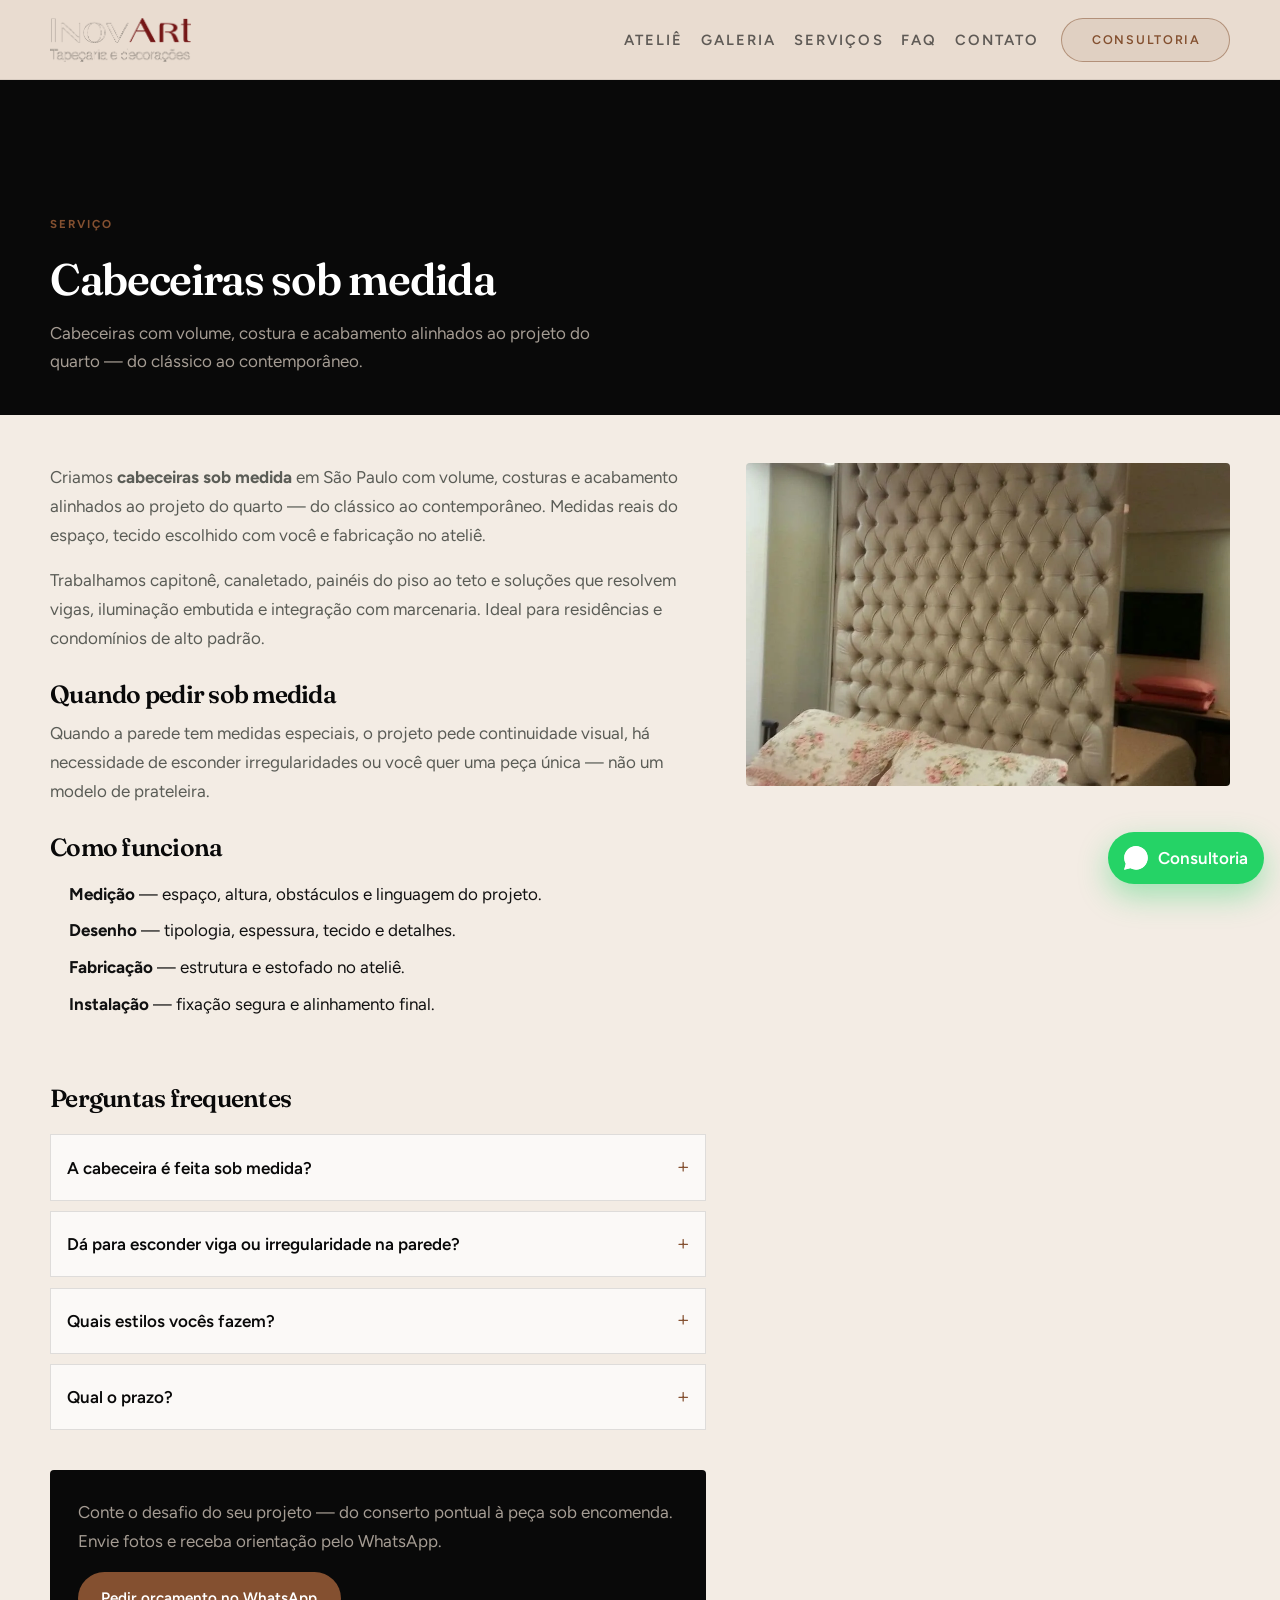
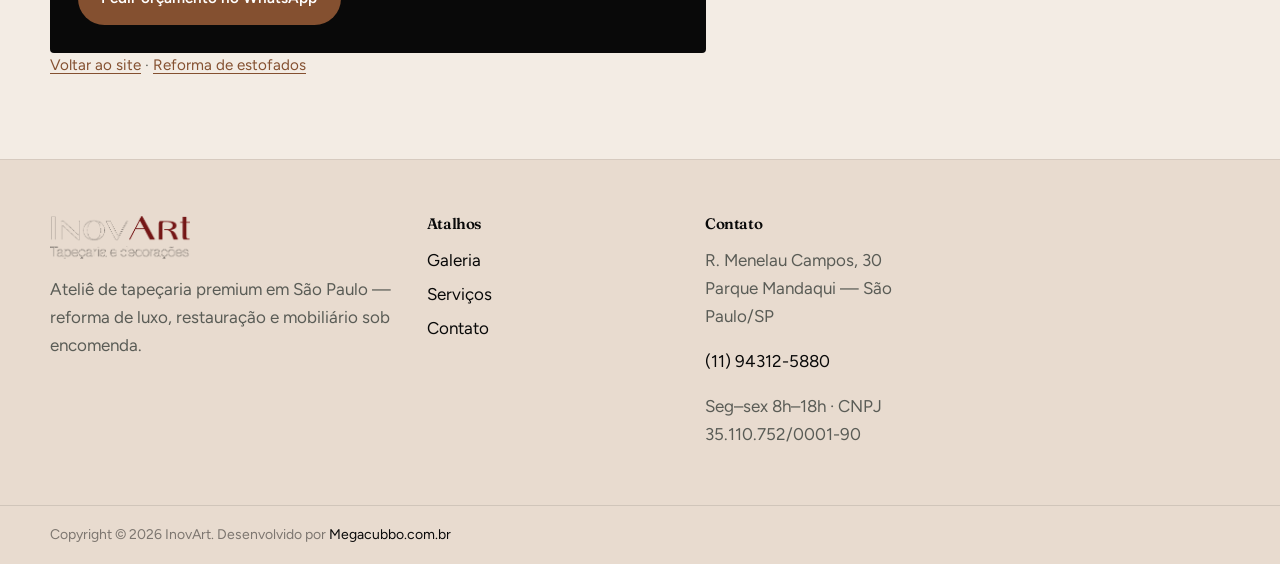
==== commit 6c9511d6: "Otimiza velocidade e SEO do site InovArt Comprime videos, carrega fontes e midia de forma lazy, aliv" ====
--- a/servicos/cabeceiras-sob-medida.html
+++ b/servicos/cabeceiras-sob-medida.html
@@ -3,21 +3,34 @@
 <head>
   <meta charset="utf-8">
   <meta name="viewport" content="width=device-width, initial-scale=1">
-  <title>Cabeceiras Sob Medida em São Paulo | InovArt</title>
-  <meta name="description" content="Cabeceiras sob medida em São Paulo: volume, costuras e acabamento alinhados ao quarto. Fabricamos no ateliê do Parque Mandaqui.">
-  <meta name="robots" content="index, follow, max-image-preview:large, max-snippet:-1">
+  <title>Cabeceiras sob Medida em São Paulo | InovArt</title>
+  <meta name="description" content="Cabeceiras sob medida em São Paulo: capitonê, canaletada, painéis e soluções sob encomenda para quartos de alto padrão.">
+  <meta name="robots" content="index, follow, max-image-preview:large, max-snippet:-1, max-video-preview:-1">
   <link rel="canonical" href="https://inovartdecor.com.br/servicos/cabeceiras-sob-medida.html">
+  <link rel="alternate" hreflang="pt-BR" href="https://inovartdecor.com.br/servicos/cabeceiras-sob-medida.html">
+  <link rel="alternate" hreflang="x-default" href="https://inovartdecor.com.br/servicos/cabeceiras-sob-medida.html">
   <link rel="icon" href="/favicon.ico" sizes="any">
   <link rel="icon" href="../assets/favicon.svg" type="image/svg+xml">
   <meta property="og:type" content="website">
   <meta property="og:locale" content="pt_BR">
+  <meta property="og:site_name" content="InovArt Tapeçaria">
   <meta property="og:url" content="https://inovartdecor.com.br/servicos/cabeceiras-sob-medida.html">
-  <meta property="og:title" content="Cabeceiras Sob Medida em São Paulo | InovArt">
-  <meta property="og:description" content="Cabeceiras sob medida em São Paulo: volume, costuras e acabamento alinhados ao quarto. Fabricamos no ateliê do Parque Mandaqui.">
+  <meta property="og:title" content="Cabeceiras sob Medida em São Paulo | InovArt">
+  <meta property="og:description" content="Cabeceiras sob medida em São Paulo: capitonê, canaletada, painéis e soluções sob encomenda para quartos de alto padrão.">
   <meta property="og:image" content="https://inovartdecor.com.br/assets/og.jpg">
+  <meta property="og:image:alt" content="Cabeceira sob medida — InovArt Tapeçaria">
+  <meta property="og:image:width" content="1200">
+  <meta property="og:image:height" content="630">
+  <meta name="twitter:card" content="summary_large_image">
+  <meta name="twitter:title" content="Cabeceiras sob Medida em São Paulo | InovArt">
+  <meta name="twitter:description" content="Cabeceiras sob medida em São Paulo: capitonê, canaletada, painéis e soluções sob encomenda para quartos de alto padrão.">
+  <meta name="twitter:image" content="https://inovartdecor.com.br/assets/og.jpg">
   <link rel="preconnect" href="https://fonts.googleapis.com">
   <link rel="preconnect" href="https://fonts.gstatic.com" crossorigin>
-  <link href="https://fonts.googleapis.com/css2?family=Figtree:wght@400;600;700&family=Fraunces:ital,opsz,wght@0,9..144,500;0,9..144,600;0,9..144,700;1,9..144,500&display=swap" rel="stylesheet">
+  <link href="https://fonts.googleapis.com/css2?family=Figtree:wght@400;600;700&family=Fraunces:ital,opsz,wght@0,9..144,500;0,9..144,600;0,9..144,700;1,9..144,500&display=swap" rel="stylesheet" media="print" onload="this.media='all'">
+  <noscript>
+    <link href="https://fonts.googleapis.com/css2?family=Figtree:wght@400;600;700&family=Fraunces:ital,opsz,wght@0,9..144,500;0,9..144,600;0,9..144,700;1,9..144,500&display=swap" rel="stylesheet">
+  </noscript>
   <link rel="stylesheet" href="../css/styles.css">
   <script type="application/ld+json">
   {
@@ -27,17 +40,31 @@
         "@type": "WebPage",
         "@id": "https://inovartdecor.com.br/servicos/cabeceiras-sob-medida.html#webpage",
         "url": "https://inovartdecor.com.br/servicos/cabeceiras-sob-medida.html",
-        "name": "Cabeceiras Sob Medida em São Paulo | InovArt",
-        "description": "Cabeceiras sob medida em São Paulo: volume, costuras e acabamento alinhados ao quarto. Fabricamos no ateliê do Parque Mandaqui.",
+        "name": "Cabeceiras sob Medida em São Paulo | InovArt",
+        "description": "Cabeceiras sob medida em São Paulo: capitonê, canaletada, painéis e soluções sob encomenda para quartos de alto padrão.",
         "isPartOf": { "@id": "https://inovartdecor.com.br/#website" },
         "about": { "@id": "https://inovartdecor.com.br/#business" },
-        "inLanguage": "pt-BR"
+        "inLanguage": "pt-BR",
+        "dateModified": "2026-07-26"
       },
       {
         "@type": "Service",
-        "name": "Cabeceiras sob medida",
+        "name": "Cabeceiras sob medida em São Paulo",
         "description": "Fabricação de cabeceiras sob medida em São Paulo com design exclusivo.",
-        "provider": { "@id": "https://inovartdecor.com.br/#business" },
+        "provider": {
+          "@type": "LocalBusiness",
+          "name": "InovArt Tapeçaria e Decorações",
+          "url": "https://inovartdecor.com.br/",
+          "telephone": "+55-11-94312-5880",
+          "address": {
+            "@type": "PostalAddress",
+            "streetAddress": "Rua Menelau Campos, 30",
+            "addressLocality": "São Paulo",
+            "addressRegion": "SP",
+            "postalCode": "02422-080",
+            "addressCountry": "BR"
+          }
+        },
         "areaServed": { "@type": "City", "name": "São Paulo" },
         "url": "https://inovartdecor.com.br/servicos/cabeceiras-sob-medida.html"
       },
@@ -45,7 +72,7 @@
         "@type": "BreadcrumbList",
         "itemListElement": [
           { "@type": "ListItem", "position": 1, "name": "Home", "item": "https://inovartdecor.com.br/" },
-          { "@type": "ListItem", "position": 2, "name": "Cabeceiras sob medida", "item": "https://inovartdecor.com.br/servicos/cabeceiras-sob-medida.html" }
+          { "@type": "ListItem", "position": 2, "name": "Cabeceiras sob medida em São Paulo", "item": "https://inovartdecor.com.br/servicos/cabeceiras-sob-medida.html" }
         ]
       },
       {
@@ -54,17 +81,22 @@
           {
             "@type": "Question",
             "name": "A cabeceira é feita sob medida?",
-            "acceptedAnswer": { "@type": "Answer", "text": "Sim. Medimos o espaço (ou seguimos o projeto) e fabricamos com densidades e acabamento definidos com você." }
+            "acceptedAnswer": { "@type": "Answer", "text": "Sim. Fabricamos conforme as medidas reais do quarto e o desenho combinado no projeto." }
           },
           {
             "@type": "Question",
-            "name": "Posso escolher o tecido?",
-            "acceptedAnswer": { "@type": "Answer", "text": "Sim. Orientamos opções conforme uso, limpeza e estilo do quarto." }
+            "name": "Dá para esconder viga ou irregularidade na parede?",
+            "acceptedAnswer": { "@type": "Answer", "text": "Em muitos casos, sim — com volume e composição que absorvem o obstáculo sem parecer improviso." }
           },
           {
             "@type": "Question",
-            "name": "Vocês instalam no local?",
-            "acceptedAnswer": { "@type": "Answer", "text": "Sim, podemos instalar no ambiente após a fabricação no ateliê." }
+            "name": "Quais estilos vocês fazem?",
+            "acceptedAnswer": { "@type": "Answer", "text": "Capitonê, canaletado, geométrico, painéis altos e combinações com iluminação, conforme o briefing." }
+          },
+          {
+            "@type": "Question",
+            "name": "Qual o prazo?",
+            "acceptedAnswer": { "@type": "Answer", "text": "Varia com complexidade e fila de produção. Informamos a estimativa no orçamento." }
           }
         ]
       }
@@ -85,8 +117,8 @@
       <nav class="nav" id="menu-principal" aria-label="Principal">
         <ul>
           <li><a href="../#sobre">Ateliê</a></li>
+          <li><a href="../#galeria">Galeria</a></li>
           <li><a href="../#servicos">Serviços</a></li>
-          <li><a href="../#galeria">Galeria</a></li>
           <li><a href="../#faq">FAQ</a></li>
           <li><a href="../#contato">Contato</a></li>
         </ul>
@@ -100,40 +132,55 @@
       <div class="container">
         <p class="eyebrow">Serviço</p>
         <h1 id="service-title">Cabeceiras sob medida</h1>
-        <p class="lead">Cabeceiras sob medida em São Paulo: volume, costuras e acabamento alinhados ao quarto. Fabricamos no ateliê do Parque Mandaqui.</p>
+        <p class="lead">Cabeceiras com volume, costura e acabamento alinhados ao projeto do quarto — do clássico ao contemporâneo.</p>
       </div>
     </section>
 
     <section class="service-main">
       <div class="container service-layout">
         <div class="service-copy">
-          <p>Criamos cabeceiras sob medida em São Paulo com volume, costuras e acabamento alinhados ao projeto do quarto — do clássico ao contemporâneo. Medidas reais do espaço, tecido escolhido com você e fabricação no ateliê.</p>
-          <p>Atendemos residências e projetos de arquitetura a partir do Parque Mandaqui, na Zona Norte, com entrega e instalação sob combinação.</p>
+
+          <p>Criamos <strong>cabeceiras sob medida</strong> em São Paulo com volume, costuras e acabamento alinhados ao projeto do quarto — do clássico ao contemporâneo. Medidas reais do espaço, tecido escolhido com você e fabricação no ateliê.</p>
+          <p>Trabalhamos capitonê, canaletado, painéis do piso ao teto e soluções que resolvem vigas, iluminação embutida e integração com marcenaria. Ideal para residências e condomínios de alto padrão.</p>
+          <h2>Quando pedir sob medida</h2>
+          <p>Quando a parede tem medidas especiais, o projeto pede continuidade visual, há necessidade de esconder irregularidades ou você quer uma peça única — não um modelo de prateleira.</p>
+          <h2>Como funciona</h2>
+          <ol class="service-steps">
+            <li><strong>Medição</strong> — espaço, altura, obstáculos e linguagem do projeto.</li>
+            <li><strong>Desenho</strong> — tipologia, espessura, tecido e detalhes.</li>
+            <li><strong>Fabricação</strong> — estrutura e estofado no ateliê.</li>
+            <li><strong>Instalação</strong> — fixação segura e alinhamento final.</li>
+          </ol>
+
           <div class="service-faq">
             <h2>Perguntas frequentes</h2>
           <details class="faq-item">
             <summary>A cabeceira é feita sob medida?</summary>
-            <p>Sim. Medimos o espaço (ou seguimos o projeto) e fabricamos com densidades e acabamento definidos com você.</p>
-          </details>
-          <details class="faq-item">
-            <summary>Posso escolher o tecido?</summary>
-            <p>Sim. Orientamos opções conforme uso, limpeza e estilo do quarto.</p>
-          </details>
-          <details class="faq-item">
-            <summary>Vocês instalam no local?</summary>
-            <p>Sim, podemos instalar no ambiente após a fabricação no ateliê.</p>
+            <p>Sim. Fabricamos conforme as medidas reais do quarto e o desenho combinado no projeto.</p>
+          </details>
+          <details class="faq-item">
+            <summary>Dá para esconder viga ou irregularidade na parede?</summary>
+            <p>Em muitos casos, sim — com volume e composição que absorvem o obstáculo sem parecer improviso.</p>
+          </details>
+          <details class="faq-item">
+            <summary>Quais estilos vocês fazem?</summary>
+            <p>Capitonê, canaletado, geométrico, painéis altos e combinações com iluminação, conforme o briefing.</p>
+          </details>
+          <details class="faq-item">
+            <summary>Qual o prazo?</summary>
+            <p>Varia com complexidade e fila de produção. Informamos a estimativa no orçamento.</p>
           </details>
           </div>
           <div class="service-cta-box">
-            <p>Envie fotos e receba orientação pelo WhatsApp.</p>
-            <a class="btn btn-accent" href="https://wa.me/5511943125880?text=Oi!%20Vim%20pelo%20site%20e%20quero%20pedir%20or%C3%A7amento%20para%20cabeceira%20sob%20medida" target="_blank" rel="noopener noreferrer">Pedir orçamento para cabeceira sob medida</a>
+            <p>Conte o desafio do seu projeto — do conserto pontual à peça sob encomenda. Envie fotos e receba orientação pelo WhatsApp.</p>
+            <a class="btn btn-accent" href="https://wa.me/5511943125880?text=Oi!%20Vim%20pelo%20site%20e%20quero%20pedir%20or%C3%A7amento%20para%20cabeceira%20sob%20medida" target="_blank" rel="noopener noreferrer">Pedir orçamento no WhatsApp</a>
           </div>
-          <p class="service-related"><a href="../">Voltar ao site</a> · <a href="reforma-de-estofados-sao-paulo.html">Reforma de estofados em São Paulo</a></p>
+          <p class="service-related"><a href="../">Voltar ao site</a> · <a href="reforma-de-estofados-sao-paulo.html">Reforma de estofados</a></p>
         </div>
         <figure class="service-media">
           <picture>
-            <source srcset="../assets/esp-cama.webp" type="image/webp">
-            <img src="../assets/esp-cama.jpg" alt="Ambiente com estofados e cabeceira sob medida — InovArt São Paulo" width="1200" height="800" loading="eager" decoding="async">
+            <source srcset="../assets/galeria/cabeceira-01.webp" type="image/webp">
+            <img src="../assets/galeria/cabeceira-01.jpg" alt="Cabeceira capitonê sob medida em quarto de alto padrão" width="1200" height="800" loading="eager" decoding="async">
           </picture>
         </figure>
       </div>
@@ -149,6 +196,7 @@
       <div>
         <h3>Atalhos</h3>
         <ul>
+          <li><a href="../#galeria">Galeria</a></li>
           <li><a href="../#servicos">Serviços</a></li>
           <li><a href="../#contato">Contato</a></li>
         </ul>
@@ -173,4 +221,4 @@
   </a>
   <script src="../js/main.js" defer></script>
 </body>
-</html>+</html>
--- a/css/styles.css
+++ b/css/styles.css
@@ -947,6 +947,16 @@
 .bento-item.is-hidden {
   display: none;
 }
+.gallery-grid:not(.is-expanded) .bento-item.is-gallery-more {
+  display: none;
+}
+.gallery-more {
+  grid-column: 1 / -1;
+  justify-self: center;
+  margin-top: 0.75rem;
+  min-width: min(100%, 16rem);
+}
+.gallery-more[hidden] { display: none !important; }
 
 /* Gallery bento (legacy helpers) */
 .bento {
@@ -1239,6 +1249,61 @@
   margin-bottom: 1.75rem;
 }
 
+/* Convite final — vídeo em loop */
+.project-invite {
+  position: relative;
+  min-height: min(78svh, 720px);
+  display: grid;
+  align-items: center;
+  overflow: hidden;
+  background: var(--ink);
+  color: var(--sand);
+  padding: clamp(4.5rem, 10vw, 7.5rem) 0;
+  text-align: center;
+}
+.invite-media-bg {
+  position: absolute;
+  inset: 0;
+  z-index: 0;
+  pointer-events: none;
+  overflow: hidden;
+}
+.invite-video {
+  width: 100%;
+  height: 100%;
+  object-fit: cover;
+  object-position: center;
+}
+.invite-overlay {
+  position: absolute;
+  inset: 0;
+  background:
+    linear-gradient(180deg, rgba(9, 9, 9, 0.72) 0%, rgba(9, 9, 9, 0.58) 45%, rgba(9, 9, 9, 0.78) 100%),
+    radial-gradient(800px 480px at 50% 40%, rgba(132, 80, 48, 0.18), transparent 65%),
+    rgba(9, 9, 9, 0.3);
+}
+.invite-inner {
+  position: relative;
+  z-index: 1;
+  max-width: 38rem;
+  margin-inline: auto;
+}
+.project-invite .eyebrow { color: var(--gold-soft); }
+.project-invite h2 {
+  color: #fff;
+  margin: 0 0 1rem;
+  font-size: clamp(2rem, 5vw, 3.4rem);
+  font-weight: 500;
+  line-height: 1.08;
+  letter-spacing: -0.03em;
+}
+.invite-lead {
+  margin: 0 0 1.85rem;
+  color: rgba(232, 219, 207, 0.78);
+  font-size: clamp(1.05rem, 1.8vw, 1.2rem);
+  line-height: 1.65;
+}
+
 /* Contact */
 .contact-grid {
   display: grid;
@@ -1264,32 +1329,40 @@
   filter: grayscale(0.25) contrast(1.05);
 }
 
-/* Footer */
+/* Footer — mesmo fundo sand do header */
 .site-footer {
-  background: var(--ink);
-  color: rgba(232, 219, 207, 0.7);
+  background: var(--sand);
+  color: var(--muted);
   padding-top: 3.5rem;
-}
-.site-footer a { color: #fff; text-decoration: none; }
+  border-top: 1px solid rgba(9, 9, 9, 0.08);
+}
+.site-footer a {
+  color: var(--ink);
+  text-decoration: none;
+  transition: color 0.25s;
+}
 .site-footer a:hover { color: var(--brand); }
 .site-footer img { margin-bottom: 1rem; }
+.site-footer p { color: var(--muted); }
 .footer-grid {
   display: grid;
   gap: 2rem;
   padding-bottom: 2.5rem;
 }
 .footer-grid h3 {
-  color: #fff;
+  color: var(--ink);
   font-size: 0.95rem;
   margin-bottom: 0.85rem;
 }
 .footer-grid ul { display: grid; gap: 0.4rem; }
 .footer-bottom {
-  border-top: 1px solid rgba(232, 219, 207, 0.1);
+  border-top: 1px solid rgba(9, 9, 9, 0.1);
   padding: 1.1rem 0;
   font-size: 0.875rem;
 }
-.footer-bottom p { margin: 0; color: rgba(232, 219, 207, 0.45); }
+.footer-bottom p { margin: 0; color: rgba(9, 9, 9, 0.48); }
+.footer-bottom a { color: var(--ink); }
+.footer-bottom a:hover { color: var(--brand); }
 
 /* WhatsApp float */
 .whatsapp-float {
@@ -1375,10 +1448,16 @@
     animation: none;
     transition: none;
   }
-  .hero-video { display: none; }
+  .hero-video,
+  .invite-video { display: none; }
   .hero-media-bg {
     background:
-      center / cover no-repeat url("../assets/galeria/sofa-06.jpg"),
+      center / cover no-repeat url("../assets/galeria/sofa-06.webp"),
+      var(--ink);
+  }
+  .invite-media-bg {
+    background:
+      center / cover no-repeat url("../assets/galeria/sofa-03.webp"),
       var(--ink);
   }
   .hero-media img,
@@ -1601,3 +1680,16 @@
     gap: 2.5rem;
   }
 }
+
+
+.service-steps {
+  margin: 1.25rem 0 1.75rem;
+  padding-left: 1.2rem;
+  display: grid;
+  gap: 0.65rem;
+}
+.service-steps li { color: var(--ink-2); line-height: 1.55; }
+.service-copy h2 {
+  margin: 1.75rem 0 0.75rem;
+  font-size: clamp(1.25rem, 2.5vw, 1.55rem);
+}
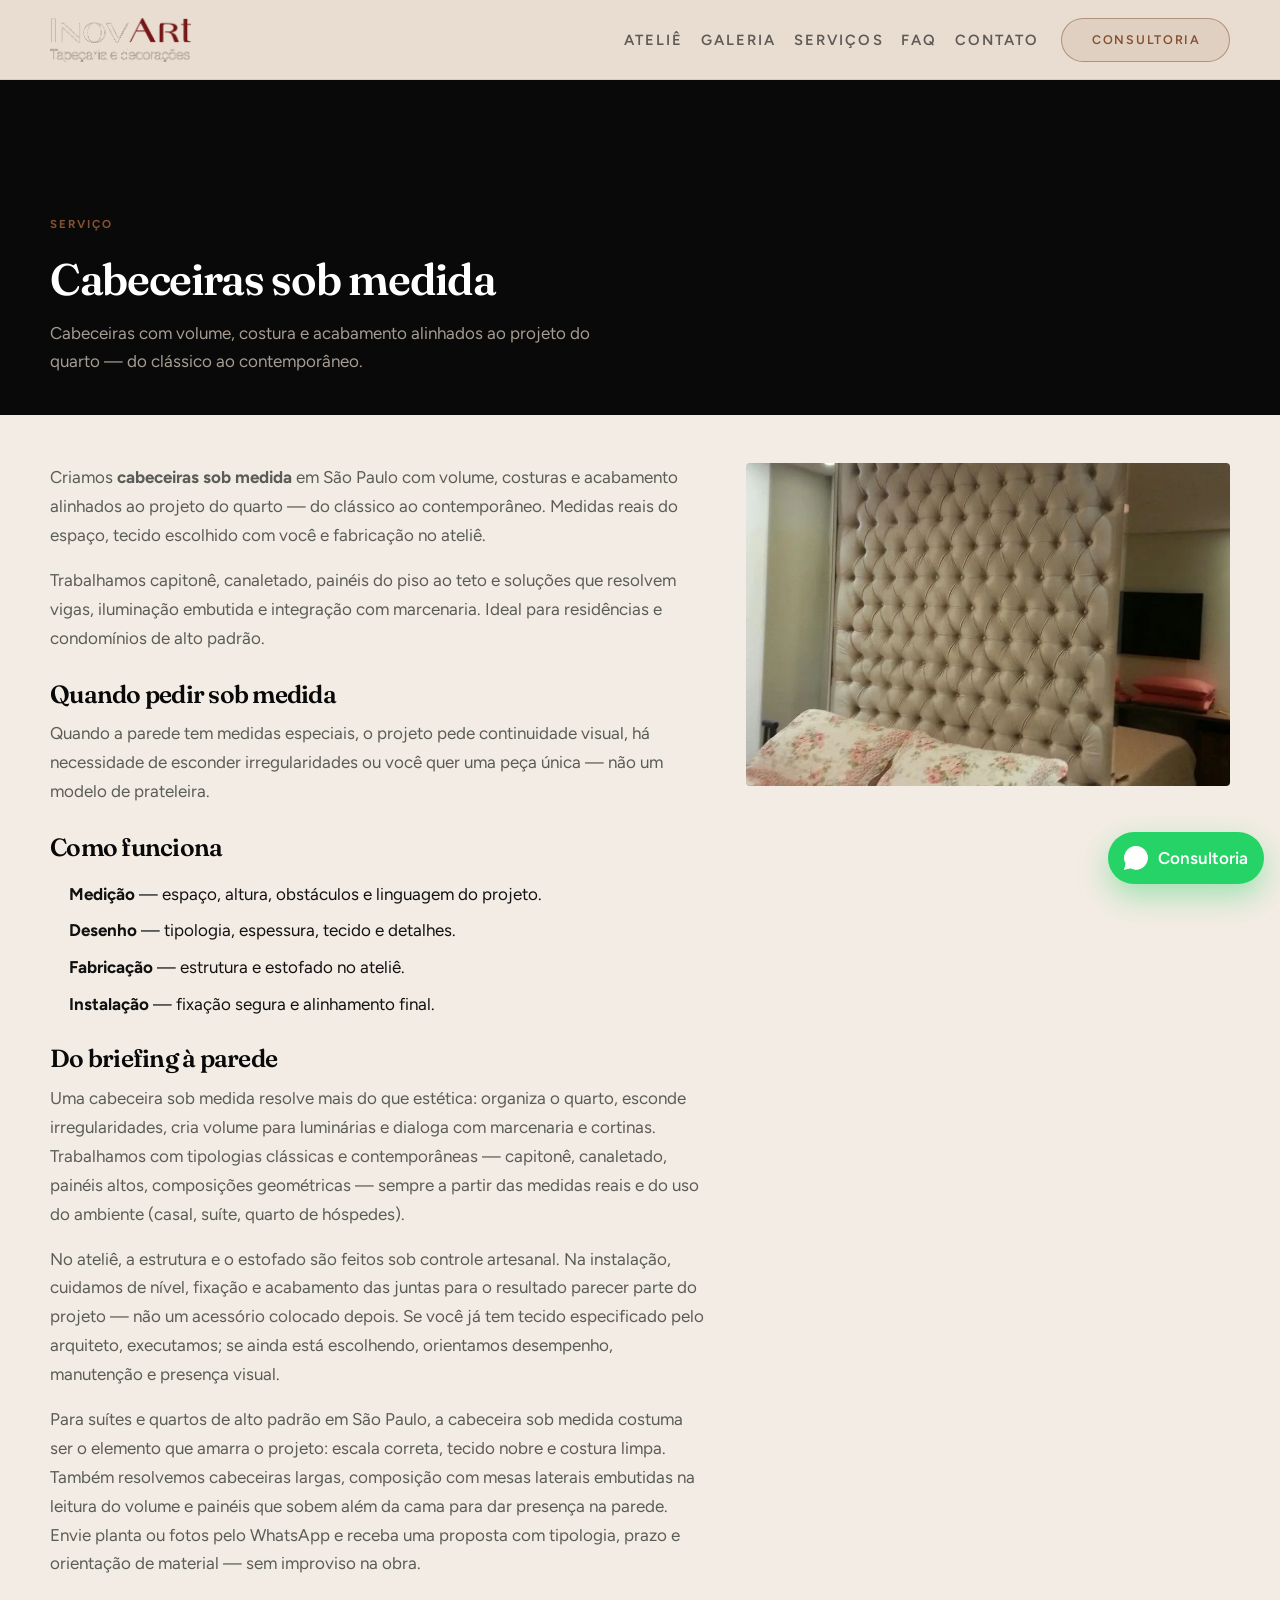
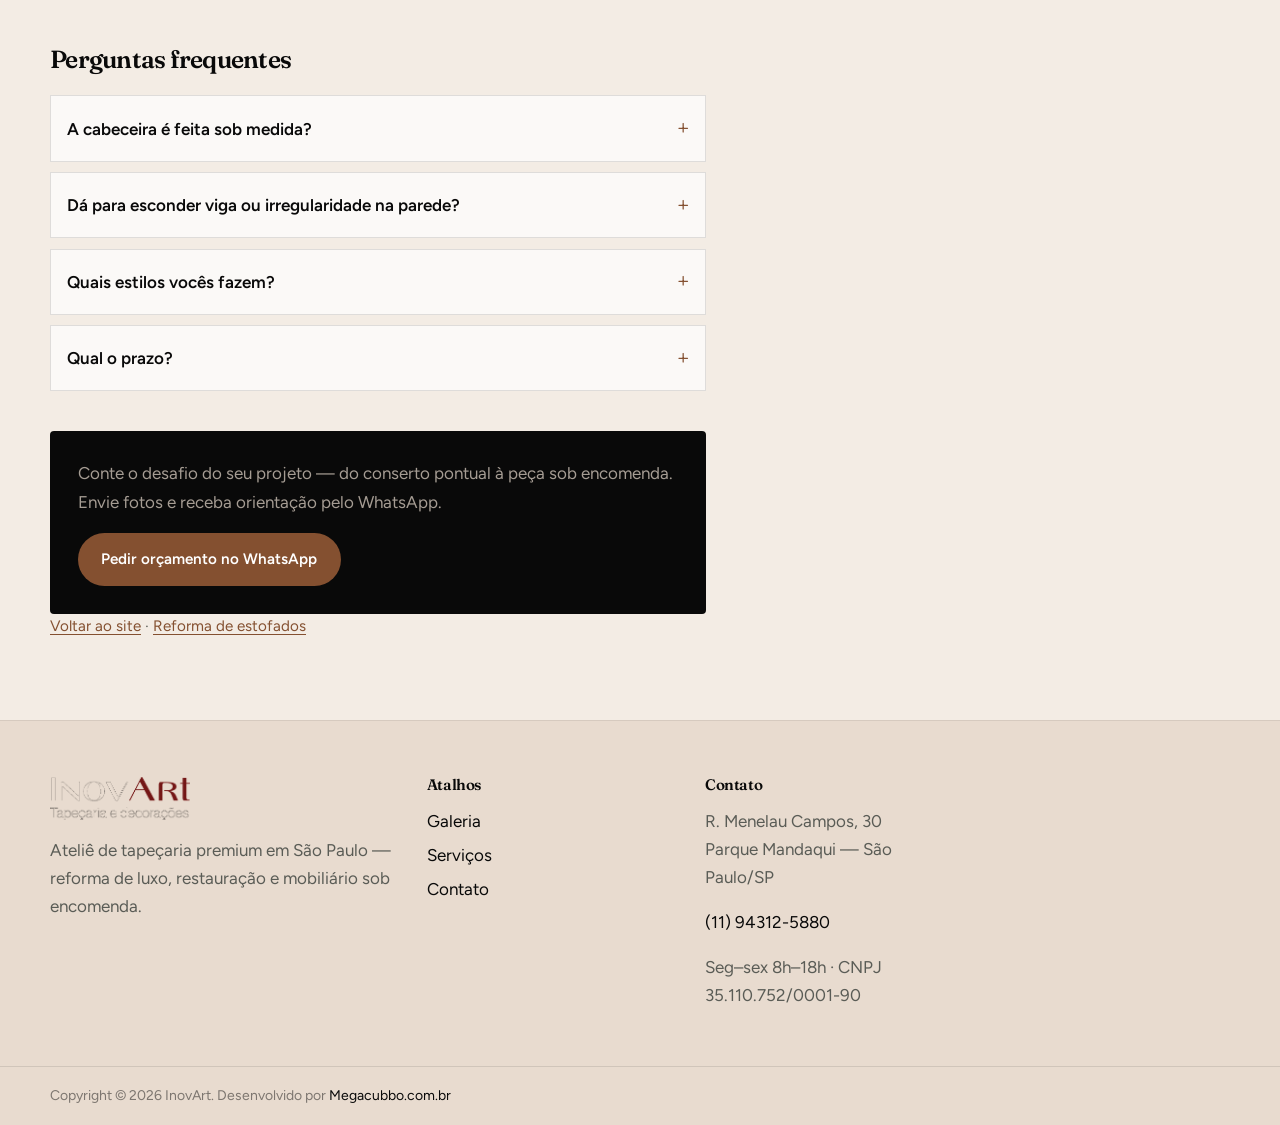
==== commit 02e82cff: "Adiciona section Ofício com scrub, galeria Fusca e reforça SEO dos serviços. Melhora o carregamento " ====
--- a/servicos/cabeceiras-sob-medida.html
+++ b/servicos/cabeceiras-sob-medida.html
@@ -151,6 +151,10 @@
             <li><strong>Fabricação</strong> — estrutura e estofado no ateliê.</li>
             <li><strong>Instalação</strong> — fixação segura e alinhamento final.</li>
           </ol>
+          <h2>Do briefing à parede</h2>
+          <p>Uma cabeceira sob medida resolve mais do que estética: organiza o quarto, esconde irregularidades, cria volume para luminárias e dialoga com marcenaria e cortinas. Trabalhamos com tipologias clássicas e contemporâneas — capitonê, canaletado, painéis altos, composições geométricas — sempre a partir das medidas reais e do uso do ambiente (casal, suíte, quarto de hóspedes).</p>
+          <p>No ateliê, a estrutura e o estofado são feitos sob controle artesanal. Na instalação, cuidamos de nível, fixação e acabamento das juntas para o resultado parecer parte do projeto — não um acessório colocado depois. Se você já tem tecido especificado pelo arquiteto, executamos; se ainda está escolhendo, orientamos desempenho, manutenção e presença visual.</p>
+          <p>Para suítes e quartos de alto padrão em São Paulo, a cabeceira sob medida costuma ser o elemento que amarra o projeto: escala correta, tecido nobre e costura limpa. Também resolvemos cabeceiras largas, composição com mesas laterais embutidas na leitura do volume e painéis que sobem além da cama para dar presença na parede. Envie planta ou fotos pelo WhatsApp e receba uma proposta com tipologia, prazo e orientação de material — sem improviso na obra.</p>
 
           <div class="service-faq">
             <h2>Perguntas frequentes</h2>
--- a/css/styles.css
+++ b/css/styles.css
@@ -710,6 +710,171 @@
   color: rgba(9, 9, 9, 0.42);
 }
 
+/* Montagem — scroll scrub de frames */
+.assemble {
+  position: relative;
+  height: 220vh;
+  background: #090909;
+  color: var(--sand);
+}
+.assemble-sticky {
+  position: sticky;
+  top: 0;
+  height: 100svh;
+  display: grid;
+  place-items: center;
+  overflow: hidden;
+  background: #090909;
+}
+.assemble-canvas {
+  position: absolute;
+  inset: 0;
+  width: 100%;
+  height: 100%;
+  z-index: 1;
+  pointer-events: none;
+}
+.assemble-fallback {
+  position: absolute;
+  inset: 0;
+  width: 100%;
+  height: 100%;
+  object-fit: cover;
+  z-index: 0;
+  pointer-events: none;
+}
+.assemble.is-ready .assemble-fallback { opacity: 0; }
+.assemble-veil {
+  position: absolute;
+  inset: 0;
+  z-index: 2;
+  background: rgba(0, 0, 0, 0.38);
+  pointer-events: none;
+}
+.assemble-veil::before,
+.assemble-veil::after {
+  content: "";
+  position: absolute;
+  left: 0;
+  right: 0;
+  pointer-events: none;
+}
+.assemble-veil::before {
+  top: 0;
+  height: min(58%, 26rem);
+  background: linear-gradient(
+    to bottom,
+    #000 0%,
+    rgba(0, 0, 0, 0.88) 28%,
+    rgba(0, 0, 0, 0.45) 62%,
+    rgba(0, 0, 0, 0) 100%
+  );
+}
+.assemble-veil::after {
+  bottom: 0;
+  height: min(52%, 22rem);
+  background: linear-gradient(
+    to top,
+    #000 0%,
+    rgba(0, 0, 0, 0.85) 30%,
+    rgba(0, 0, 0, 0.4) 65%,
+    rgba(0, 0, 0, 0) 100%
+  );
+}
+.assemble-copy {
+  position: relative;
+  z-index: 3;
+  align-self: center;
+  justify-self: end;
+  width: min(26rem, calc(100% - 2.5rem));
+  max-width: min(26rem, calc(100% - 2.5rem));
+  margin: 0 clamp(1.25rem, 5vw, 3.5rem) 0 0;
+  padding: 0;
+  text-align: left;
+  background: none;
+  border: none;
+  box-shadow: none;
+  opacity: 0;
+  transform: translateX(1.25rem);
+  transition: opacity 0.55s ease, transform 0.55s ease;
+  pointer-events: none;
+}
+.assemble-copy.is-visible {
+  opacity: 1;
+  transform: translateX(0);
+  pointer-events: auto;
+}
+.assemble-copy .eyebrow {
+  color: var(--gold-soft);
+  margin-bottom: 0.55rem;
+}
+.assemble-copy h2 {
+  margin: 0 0 0.65rem;
+  color: #fff;
+  font-size: clamp(1.45rem, 2.8vw, 2.15rem);
+  font-weight: 500;
+  line-height: 1.15;
+  letter-spacing: -0.02em;
+  text-wrap: balance;
+  text-shadow: 0 2px 24px rgba(0, 0, 0, 0.65);
+}
+.assemble-copy > p:not(.eyebrow) {
+  margin: 0;
+  color: rgba(232, 219, 207, 0.82);
+  font-size: 1rem;
+  line-height: 1.55;
+  max-width: 34ch;
+  text-shadow: 0 1px 16px rgba(0, 0, 0, 0.55);
+}
+.assemble-cta {
+  display: inline-flex;
+  align-items: center;
+  gap: 0.55rem;
+  margin-top: 1.15rem;
+  padding: 0.72rem 1.15rem;
+  border: 1px solid rgba(201, 164, 92, 0.55);
+  border-radius: 999px;
+  background: rgba(9, 9, 9, 0.35);
+  color: var(--gold-soft);
+  font-family: inherit;
+  font-size: 0.86rem;
+  font-weight: 500;
+  letter-spacing: 0.04em;
+  text-transform: uppercase;
+  cursor: pointer;
+  opacity: 0;
+  transform: translateY(0.65rem);
+  transition:
+    opacity 0.5s ease,
+    transform 0.5s ease,
+    background 0.25s ease,
+    border-color 0.25s ease,
+    color 0.25s ease;
+  transition-delay: 0s;
+}
+.assemble-cta::after {
+  content: "→";
+  font-size: 1rem;
+  line-height: 1;
+  transition: transform 0.25s ease;
+}
+.assemble-copy.is-visible .assemble-cta {
+  opacity: 1;
+  transform: translateY(0);
+  transition-delay: 0.55s;
+}
+.assemble-cta:hover,
+.assemble-cta:focus-visible {
+  background: rgba(201, 164, 92, 0.14);
+  border-color: rgba(216, 185, 120, 0.85);
+  color: #f0e2c4;
+  outline: none;
+}
+.assemble-cta:hover::after,
+.assemble-cta:focus-visible::after {
+  transform: translateX(3px);
+}
+
 /* Services index */
 .services { position: relative; }
 .service-index { border-top: 1px solid rgba(232, 219, 207, 0.12); }
@@ -1421,6 +1586,187 @@
   line-height: 1;
 }
 
+/* Project gallery modal */
+.project-gallery {
+  border: 0;
+  padding: 0;
+  width: min(96vw, 1120px);
+  max-width: 1120px;
+  background: transparent;
+  color: var(--sand);
+}
+.project-gallery::backdrop {
+  background: rgba(0, 0, 0, 0.82);
+  backdrop-filter: blur(10px);
+}
+.project-gallery-shell {
+  display: grid;
+  gap: 1rem;
+  padding: clamp(1rem, 2.5vw, 1.5rem);
+  border: 1px solid rgba(232, 219, 207, 0.12);
+  border-radius: 1.25rem;
+  background:
+    linear-gradient(160deg, rgba(24, 20, 18, 0.96), rgba(9, 9, 9, 0.94));
+  box-shadow: 0 30px 80px rgba(0, 0, 0, 0.55);
+}
+.project-gallery-head {
+  display: flex;
+  align-items: flex-start;
+  justify-content: space-between;
+  gap: 1rem;
+}
+.project-gallery-head .eyebrow {
+  color: var(--gold-soft);
+  margin-bottom: 0.35rem;
+}
+.project-gallery-head h2 {
+  margin: 0;
+  color: #fff;
+  font-size: clamp(1.35rem, 2.4vw, 1.85rem);
+  font-weight: 500;
+  letter-spacing: -0.02em;
+}
+.project-gallery-close {
+  flex: 0 0 auto;
+  width: 2.5rem;
+  height: 2.5rem;
+  border: 1px solid rgba(232, 219, 207, 0.18);
+  border-radius: 999px;
+  background: rgba(255, 255, 255, 0.04);
+  color: #fff;
+  font-size: 1.55rem;
+  line-height: 1;
+  cursor: pointer;
+  transition: background 0.2s ease, border-color 0.2s ease;
+}
+.project-gallery-close:hover,
+.project-gallery-close:focus-visible {
+  background: rgba(201, 164, 92, 0.16);
+  border-color: rgba(201, 164, 92, 0.5);
+  outline: none;
+}
+.project-gallery-stage {
+  display: grid;
+  grid-template-columns: auto 1fr auto;
+  align-items: center;
+  gap: 0.65rem;
+  min-height: min(62vh, 560px);
+}
+.project-gallery-frame {
+  position: relative;
+  overflow: hidden;
+  border-radius: 0.85rem;
+  background: #050505;
+  aspect-ratio: 16 / 9;
+  max-height: min(62vh, 560px);
+}
+.project-gallery-frame img {
+  width: 100%;
+  height: 100%;
+  object-fit: contain;
+  opacity: 1;
+  transform: scale(1);
+  transition: opacity 0.35s ease, transform 0.45s ease;
+  user-select: none;
+  -webkit-user-drag: none;
+  touch-action: pan-y;
+}
+.project-gallery-frame img.is-swap {
+  opacity: 0;
+  transform: scale(0.985);
+}
+.project-gallery-nav {
+  width: 2.75rem;
+  height: 2.75rem;
+  border: 1px solid rgba(232, 219, 207, 0.18);
+  border-radius: 999px;
+  background: rgba(255, 255, 255, 0.05);
+  color: #fff;
+  font-size: 1.85rem;
+  line-height: 1;
+  cursor: pointer;
+  transition: background 0.2s ease, border-color 0.2s ease, transform 0.2s ease;
+}
+.project-gallery-nav:hover,
+.project-gallery-nav:focus-visible {
+  background: rgba(201, 164, 92, 0.18);
+  border-color: rgba(201, 164, 92, 0.55);
+  outline: none;
+  transform: scale(1.04);
+}
+.project-gallery-foot {
+  display: grid;
+  gap: 0.75rem;
+}
+.project-gallery-caption {
+  margin: 0;
+  color: rgba(232, 219, 207, 0.78);
+  font-size: 0.95rem;
+  min-height: 1.4em;
+}
+.project-gallery-meta {
+  display: flex;
+  align-items: center;
+  justify-content: space-between;
+  gap: 1rem;
+}
+.project-gallery-dots {
+  display: flex;
+  flex-wrap: wrap;
+  gap: 0.45rem;
+}
+.project-gallery-dots button {
+  width: 0.55rem;
+  height: 0.55rem;
+  padding: 0;
+  border: 0;
+  border-radius: 999px;
+  background: rgba(232, 219, 207, 0.28);
+  cursor: pointer;
+  transition: width 0.25s ease, background 0.25s ease;
+}
+.project-gallery-dots button[aria-current="true"] {
+  width: 1.35rem;
+  background: var(--gold-soft);
+}
+.project-gallery-counter {
+  margin: 0;
+  color: rgba(232, 219, 207, 0.55);
+  font-size: 0.82rem;
+  letter-spacing: 0.06em;
+  font-variant-numeric: tabular-nums;
+}
+@media (max-width: 720px) {
+  .project-gallery-stage {
+    grid-template-columns: 1fr;
+    gap: 0.75rem;
+    min-height: 0;
+  }
+  .project-gallery-frame {
+    order: 1;
+    max-height: 48vh;
+  }
+  .project-gallery-nav {
+    position: absolute;
+    z-index: 2;
+    top: 50%;
+    transform: translateY(-50%);
+  }
+  .project-gallery-stage {
+    position: relative;
+  }
+  .project-gallery-nav.is-prev { left: 0.5rem; }
+  .project-gallery-nav.is-next { right: 0.5rem; }
+  .project-gallery-nav:hover,
+  .project-gallery-nav:focus-visible {
+    transform: translateY(-50%) scale(1.04);
+  }
+  .project-gallery-meta {
+    flex-direction: column;
+    align-items: flex-start;
+  }
+}
+
 /* Reveal */
 .reveal {
   opacity: 0;
@@ -1459,6 +1805,20 @@
     background:
       center / cover no-repeat url("../assets/galeria/sofa-03.webp"),
       var(--ink);
+  }
+  .assemble {
+    height: 100svh;
+  }
+  .assemble-canvas { display: none; }
+  .assemble.is-ready .assemble-fallback,
+  .assemble-fallback {
+    opacity: 1 !important;
+    object-fit: cover;
+  }
+  .assemble-copy {
+    opacity: 1;
+    transform: none;
+    pointer-events: auto;
   }
   .hero-media img,
   .whatsapp-float,
